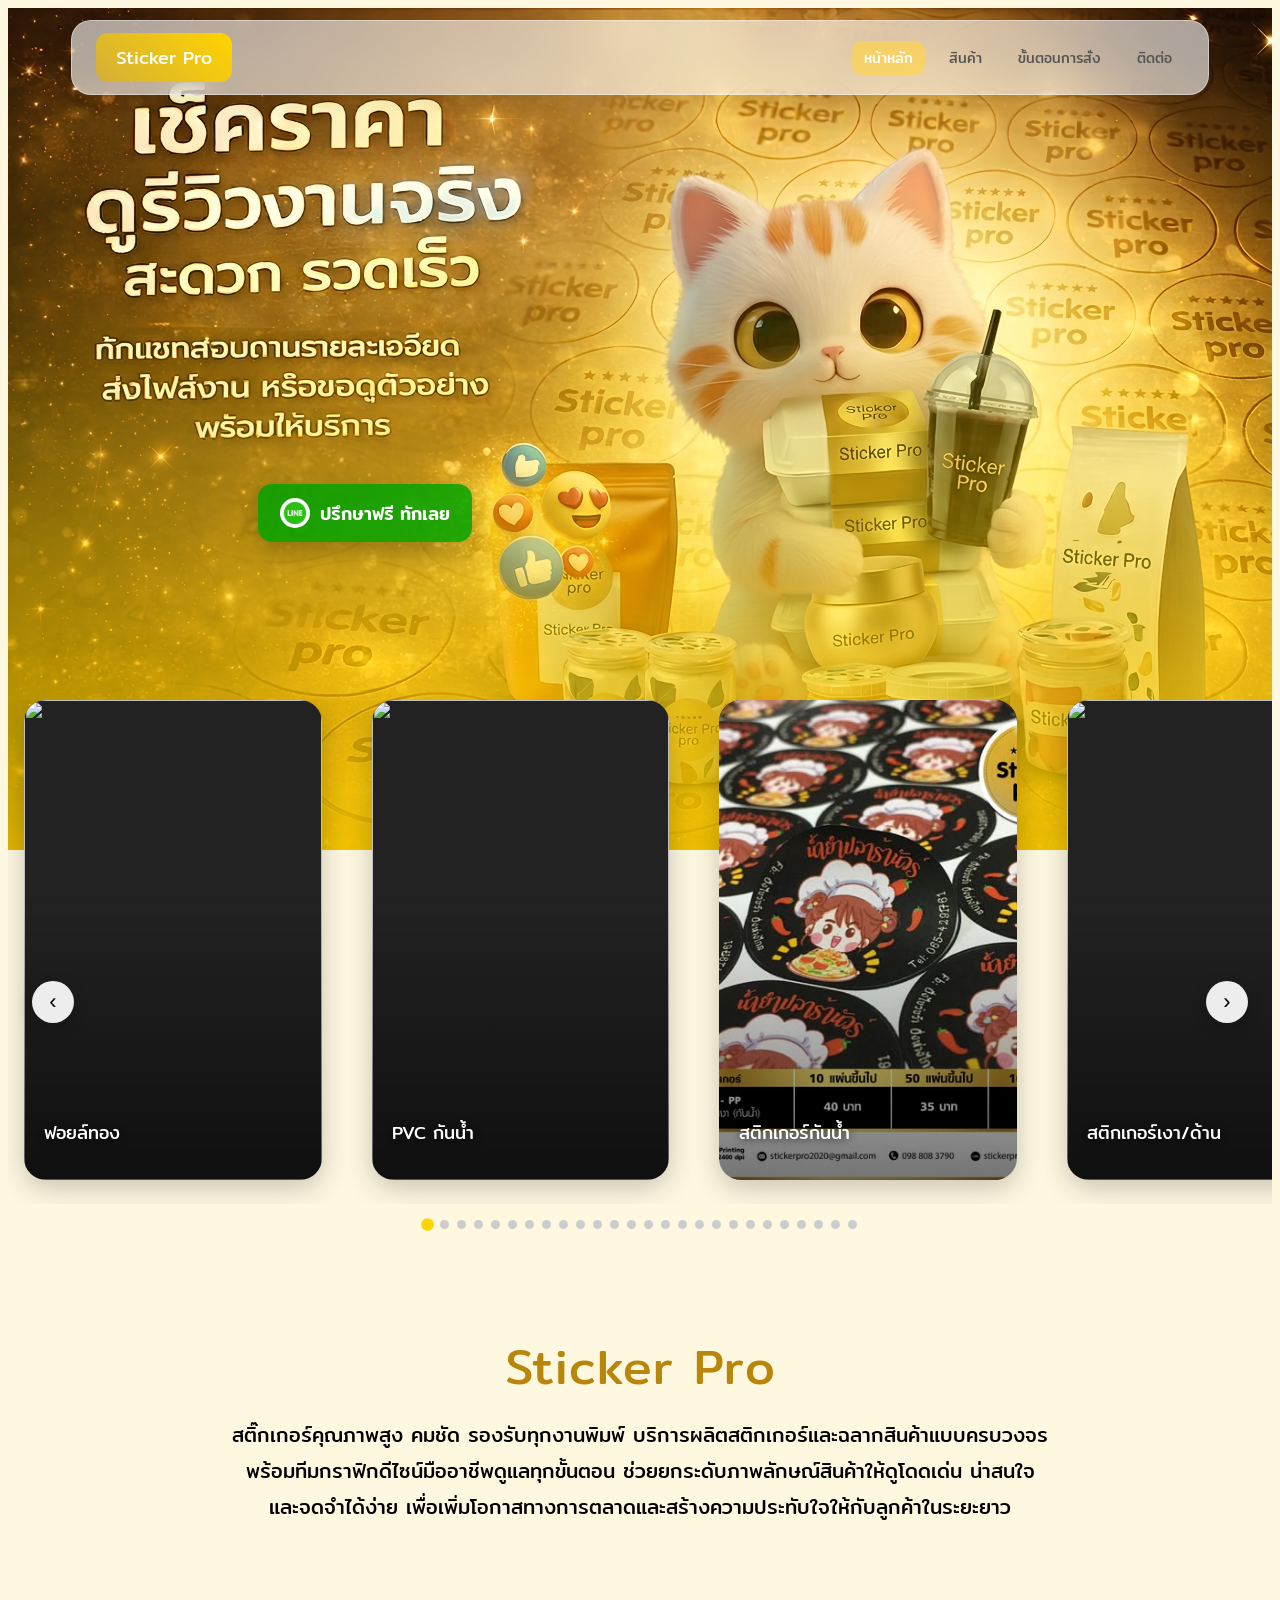
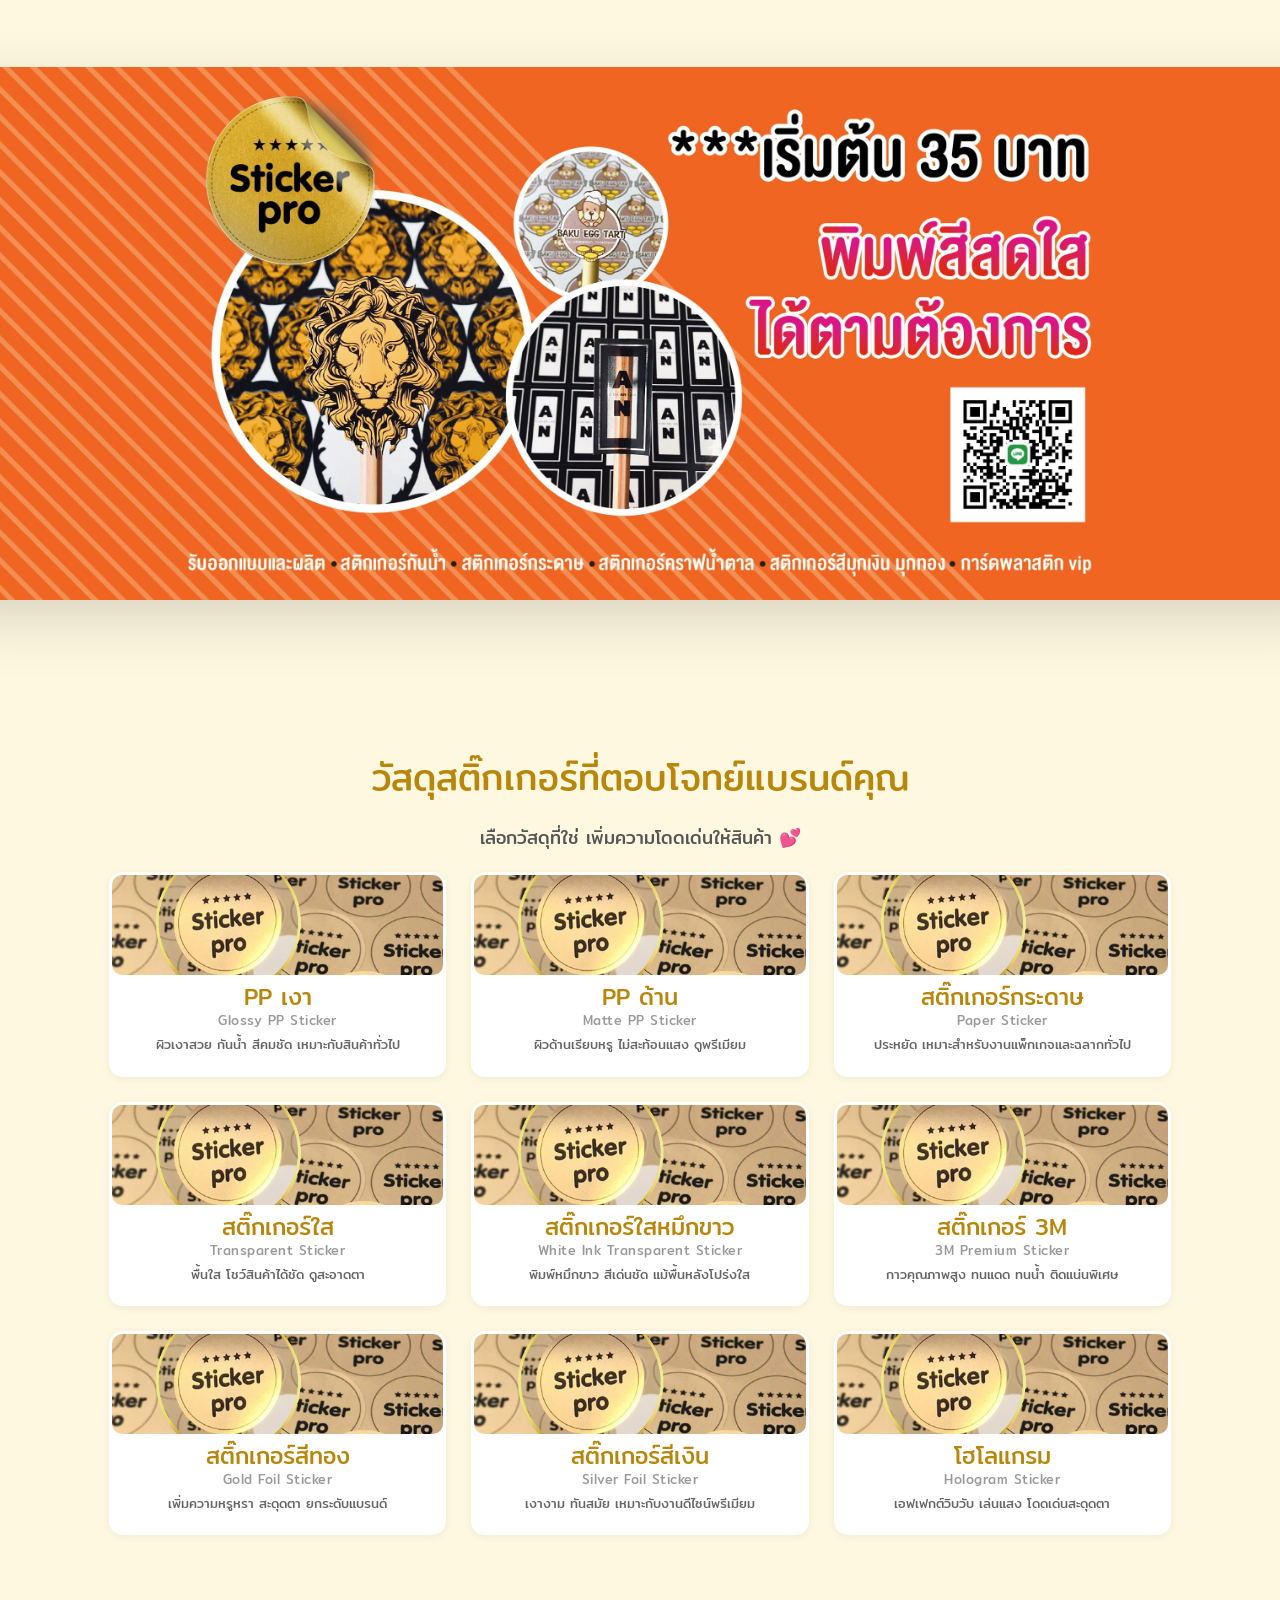
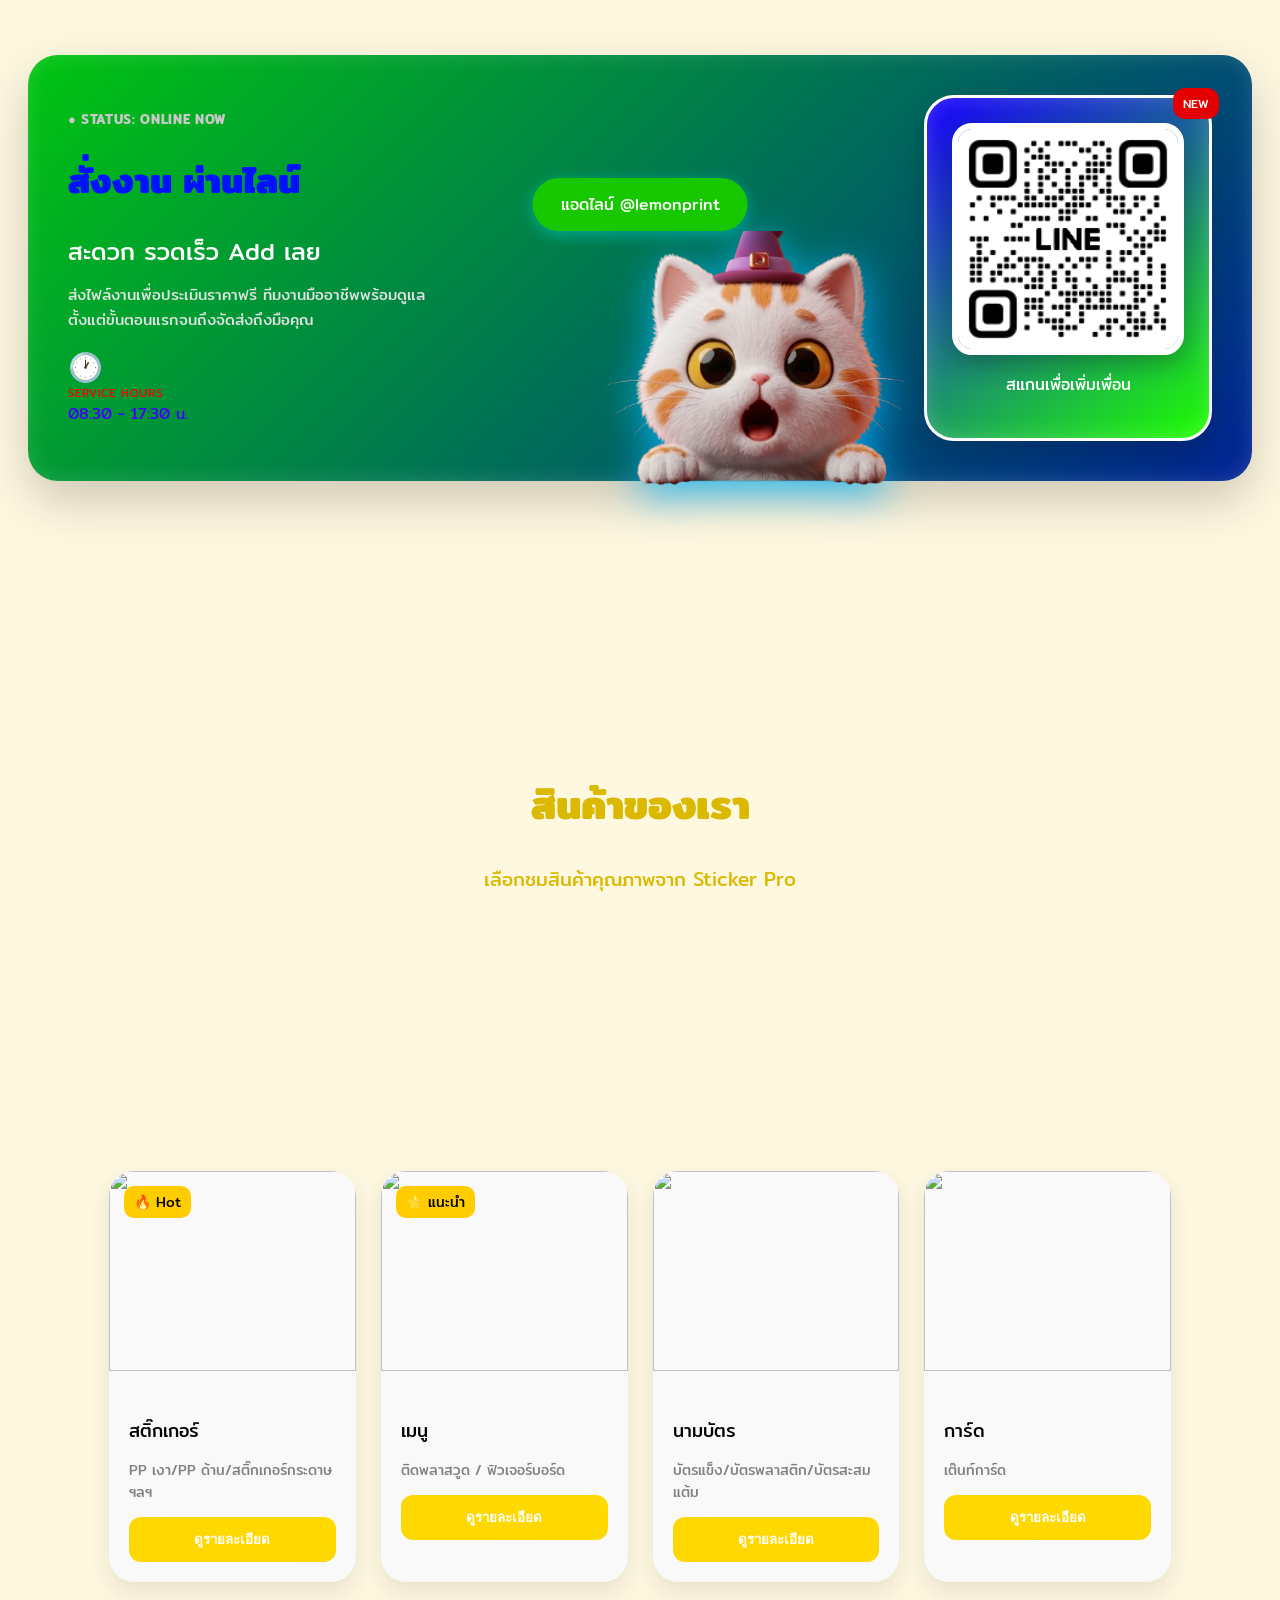
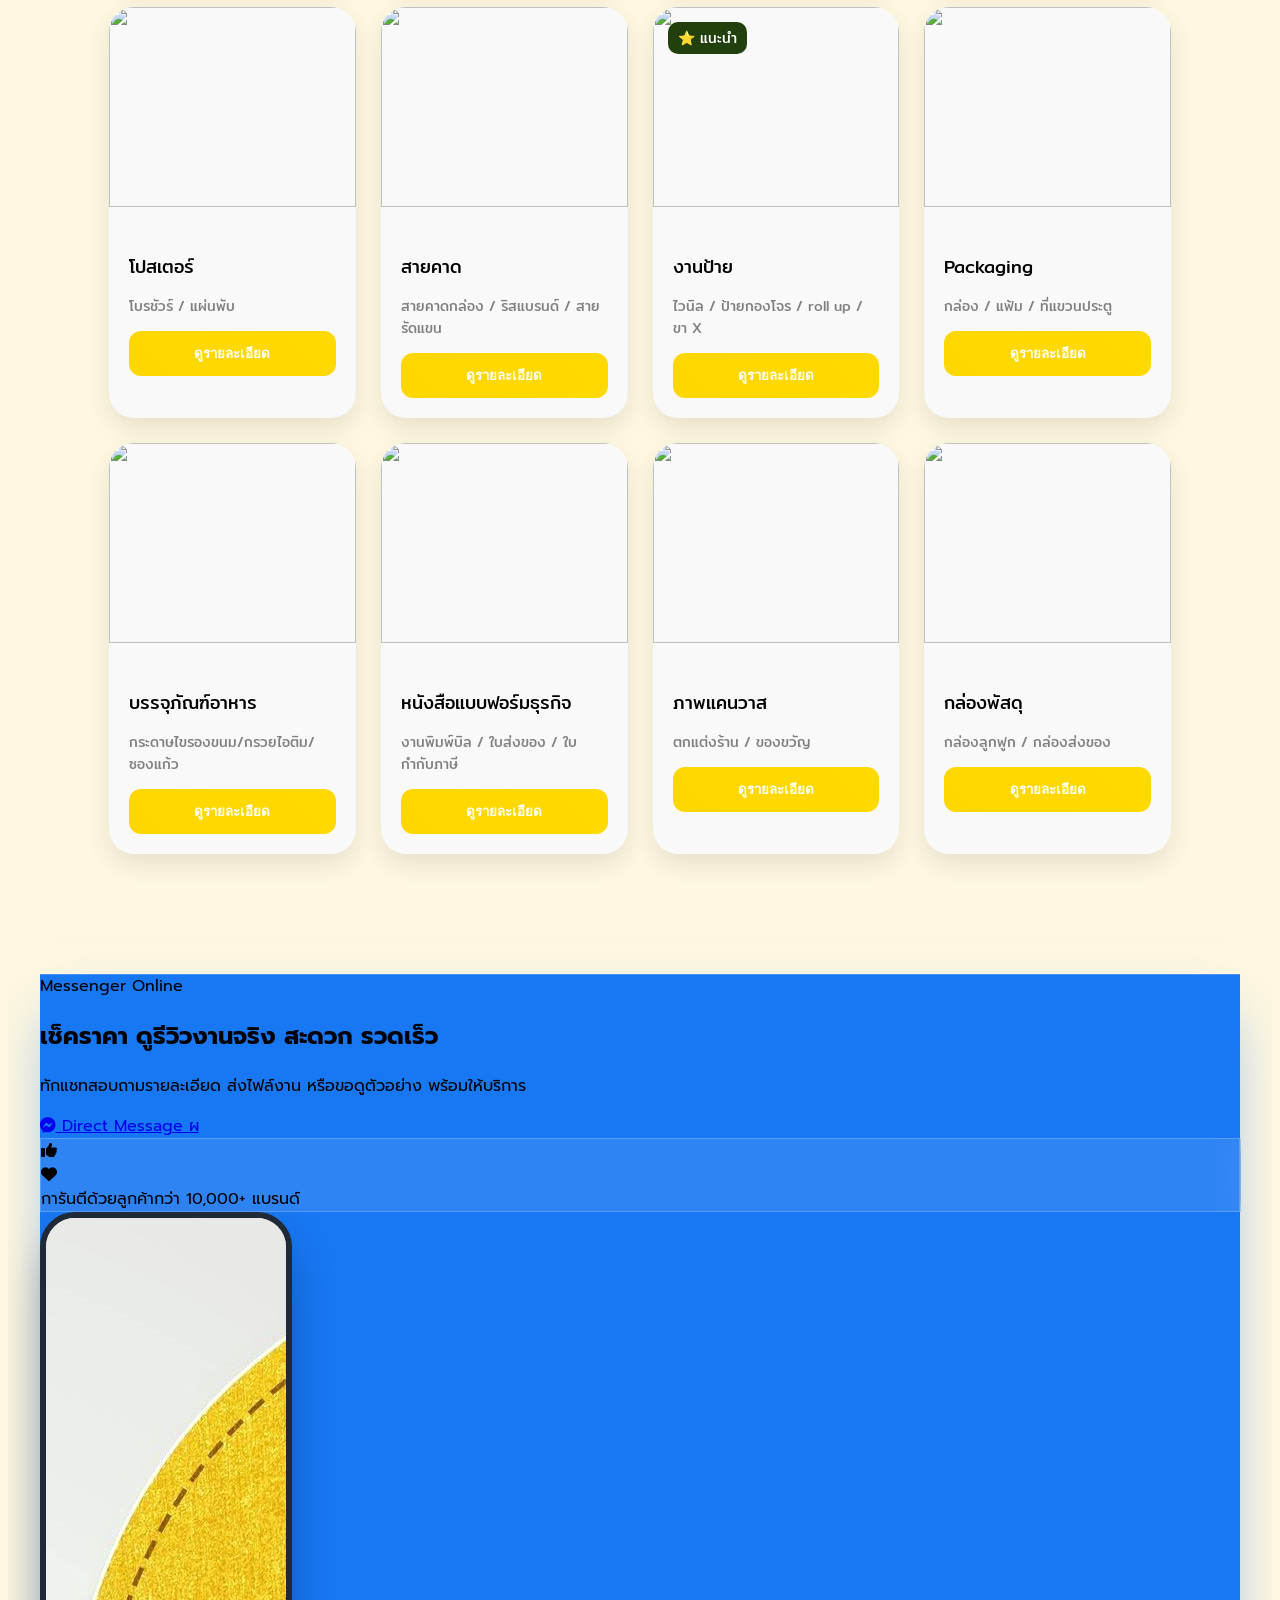
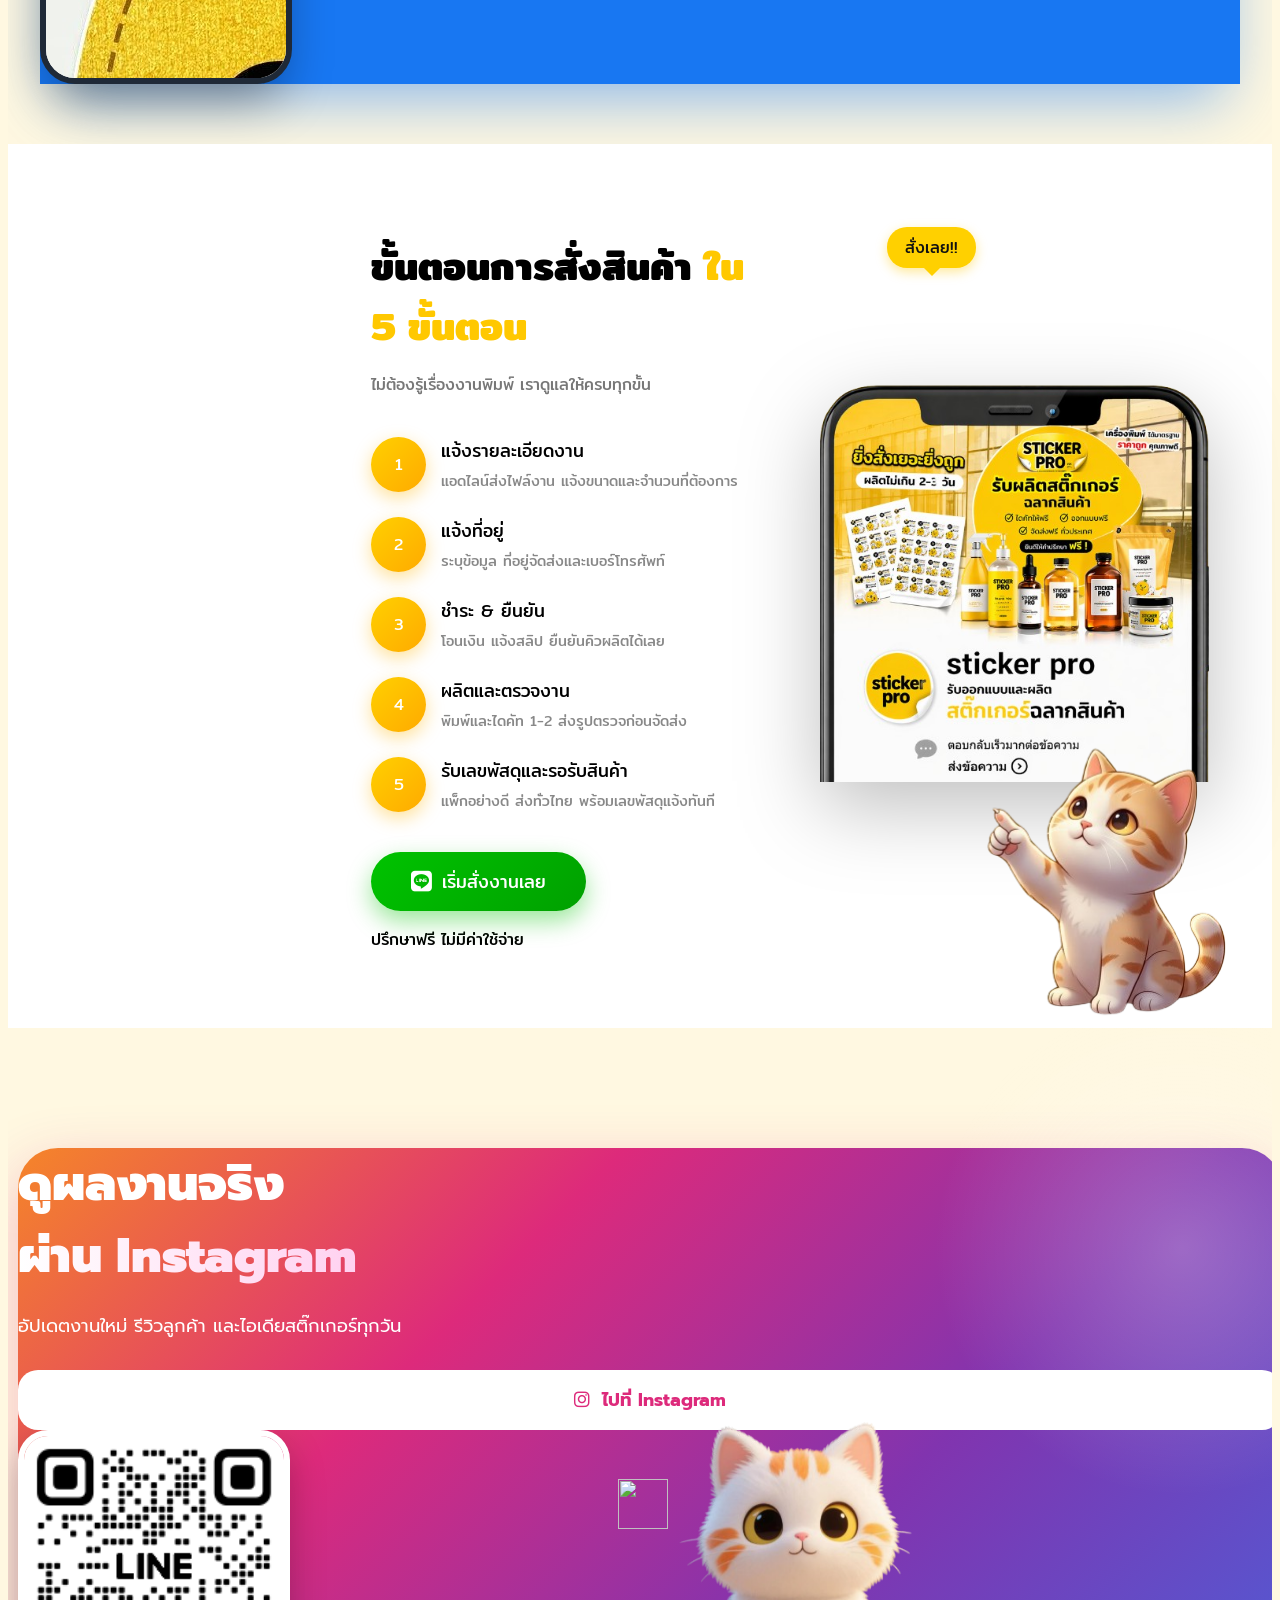
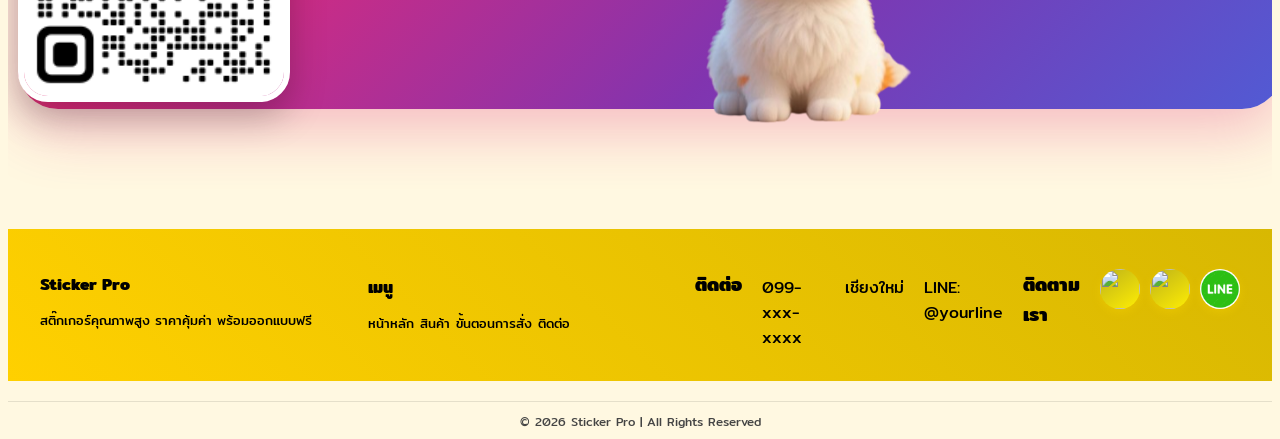
==== index.html @ 1fd4de32 "Add files via upload" ====
<!DOCTYPE html>
<html lang="th">
<head>
  <meta charset="UTF-8">
  <meta name="viewport" content="width=device-width, initial-scale=1.0">
  <title>Sticker Pro</title>
  <link rel="stylesheet" href="style.css">
  <link href="https://fonts.googleapis.com/css2?family=Mitr:wght@300;400;500&display=swap" rel="stylesheet">
  <link rel="stylesheet" href="https://cdnjs.cloudflare.com/ajax/libs/font-awesome/6.4.0/css/all.min.css">
  <link href="https://fonts.googleapis.com/css2?family=Prompt:wght@300;400;500;600;700;800&display=swap" rel="stylesheet">
  <script src="https://cdn.tailwindcss.com"></script>
  <script>
    tailwind.config = {
      corePlugins: { preflight: false },
      theme: {
        extend: {
          fontFamily: { sans: ['Prompt', 'sans-serif'] },
          colors: { fb: { 400: '#1877F2', 500: '#166FE5', 600: '#0E52B5' } },
          animation: {
            'float': 'float 6s ease-in-out infinite',
            'float-delayed': 'float 6s ease-in-out 3s infinite',
            'pulse-glow': 'pulse-glow 3s cubic-bezier(0.4, 0, 0.6, 1) infinite',
          },
          keyframes: {
            float: { '0%, 100%': { transform: 'translateY(0)' }, '50%': { transform: 'translateY(-20px)' } },
            'pulse-glow': { '0%, 100%': { opacity: 1, transform: 'scale(1)' }, '50%': { opacity: .8, transform: 'scale(1.05)' } }
          }
        }
      }
    }
  </script>
</head>

<body>

<!-- ===== NAVBAR ===== -->
<div class="navbar">
  <div class="logo">Sticker Pro</div>
  <div class="nav-links">
    <a href="#hero" class="active">หน้าหลัก</a>
    <a href="#product">สินค้า</a>
<a href="#order-steps">ขั้นตอนการสั่ง</a>
    <a href="#footer">ติดต่อ</a>
  </div>
</div>
<section class="hero" id="hero">
  <img src="ปกกกกกกก (1).png" class="cover" alt="cover">

<div class="line-btn" onclick="addLine()">
  <img src="line.png" class="line-icon">
  ปรึกษาฟรี ทักเลย
</div>
</section>


<!-- ===== SLIDER (อยู่นอก hero) ===== -->
<div class="slider">
  <div class="slides" id="slideTrack">
    <div class="card"><img src="imge/stkgloss10.jpg"><div class="card-title">สติกเกอร์เงา/ด้าน</div></div>
    <div class="card"><img src="สินค้า2.jpg"><div class="card-title">สติกเกอร์ไดคัท</div></div>
    <div class="card"><img src="imge/stkgloss5.jpg"><div class="card-title">สติกเกอร์กันน้ำ</div></div>
    <div class="card"><img src="imge/stkgloss7.jpg"><div class="card-title">PVC กันน้ำ</div></div>
    <div class="card"><img src="imge/stkgloss6.jpg"><div class="card-title">ฟอยล์ทอง</div></div>
        <div class="card"><img src="imge/stkgloss10.jpg"><div class="card-title">สติกเกอร์เงา/ด้าน</div></div>
    <div class="card"><img src="imge/stkgloss8.jpg"><div class="card-title">สติกเกอร์ไดคัท</div></div>
    <div class="card"><img src="สินค้า3.jpg"><div class="card-title">สติกเกอร์กันน้ำ</div></div>
    <div class="card"><img src="imge/stkgloss7.jpg"><div class="card-title">PVC กันน้ำ</div></div>
    <div class="card"><img src="imge/stkgloss6.jpg"><div class="card-title">ฟอยล์ทอง</div></div>
    
    <div class="card"><img src="imge/stkgloss10.jpg"><div class="card-title">สติกเกอร์เงา/ด้าน</div></div>
    <div class="card"><img src="สินค้า2.jpg"><div class="card-title">สติกเกอร์ไดคัท</div></div>
    <div class="card"><img src="imge/stkgloss5.jpg"><div class="card-title">สติกเกอร์กันน้ำ</div></div>
    <div class="card"><img src="imge/stkgloss7.jpg"><div class="card-title">PVC กันน้ำ</div></div>
    <div class="card"><img src="imge/stkgloss6.jpg"><div class="card-title">ฟอยล์ทอง</div></div>
        <div class="card"><img src="imge/stkgloss10.jpg"><div class="card-title">สติกเกอร์เงา/ด้าน</div></div>
    <div class="card"><img src="imge/stkgloss8.jpg"><div class="card-title">สติกเกอร์ไดคัท</div></div>
    <div class="card"><img src="สินค้า3.jpg"><div class="card-title">สติกเกอร์กันน้ำ</div></div>
    <div class="card"><img src="imge/stkgloss7.jpg"><div class="card-title">PVC กันน้ำ</div></div>
    <div class="card"><img src="imge/stkgloss6.jpg"><div class="card-title">ฟอยล์ทอง</div></div>
  </div>
</div>
<!-- ===== INFO SECTION ===== -->
<section class="info-section">
  <div class="info-text">
    <h2>Sticker Pro</h2>
    <p>สติ๊กเกอร์คุณภาพสูง คมชัด รองรับทุกงานพิมพ์ บริการผลิตสติกเกอร์และฉลากสินค้าแบบครบวงจร</p>
    <p> พร้อมทีมกราฟิกดีไซน์มืออาชีพดูแลทุกขั้นตอน ช่วยยกระดับภาพลักษณ์สินค้าให้ดูโดดเด่น น่าสนใจ  </p>
    <p>และจดจำได้ง่าย เพื่อเพิ่มโอกาสทางการตลาดและสร้างความประทับใจให้กับลูกค้าในระยะยาว</p>
  </div>
</section>
<section class="info-section">

  <img src="งาน1.jpg" class="info-image">

</section>

<!-- ===== STICKER MATERIAL SECTION ===== -->
<section class="sticker-section">
  <h2>วัสดุสติ๊กเกอร์ที่ตอบโจทย์แบรนด์คุณ</h2>
  <p class="subtitle">เลือกวัสดุที่ใช่ เพิ่มความโดดเด่นให้สินค้า 💕</p>

  <div class="sticker-grid">
    <div class="sticker-card"><img src="แถบ1-01.jpg"><h3>PP เงา</h3><p>Glossy PP Sticker</p><p>ผิวเงาสวย กันน้ำ สีคมชัด เหมาะกับสินค้าทั่วไป</p></div>
    <div class="sticker-card"><img src="แถบ1-01.jpg"><h3>PP ด้าน</h3><p>Matte PP Sticker</p><p>ผิวด้านเรียบหรู ไม่สะท้อนแสง ดูพรีเมียม</p></div>
    <div class="sticker-card"><img src="แถบ1-01.jpg"><h3>สติ๊กเกอร์กระดาษ</h3><p>Paper Sticker</p><p>ประหยัด เหมาะสำหรับงานแพ็กเกจและฉลากทั่วไป</p></div>
    <div class="sticker-card"><img src="แถบ1-01.jpg"><h3>สติ๊กเกอร์ใส</h3><p>Transparent Sticker</p><p>พื้นใส โชว์สินค้าได้ชัด ดูสะอาดตา</p></div>
    <div class="sticker-card"><img src="แถบ1-01.jpg"><h3>สติ๊กเกอร์ใสหมึกขาว</h3><p>White Ink Transparent Sticker</p><p>พิมพ์หมึกขาว สีเด่นชัด แม้พื้นหลังโปร่งใส</p></div>
    <div class="sticker-card"><img src="แถบ1-01.jpg"><h3>สติ๊กเกอร์ 3M</h3><p>3M Premium Sticker</p><p>กาวคุณภาพสูง ทนแดด ทนน้ำ ติดแน่นพิเศษ</p></div>
    <div class="sticker-card"><img src="แถบ1-01.jpg"><h3>สติ๊กเกอร์สีทอง</h3><p>Gold Foil Sticker</p><p>เพิ่มความหรูหรา สะดุดตา ยกระดับแบรนด์</p></div>
    <div class="sticker-card"><img src="แถบ1-01.jpg"><h3>สติ๊กเกอร์สีเงิน</h3><p>Silver Foil Sticker</p><p>เงางาม ทันสมัย เหมาะกับงานดีไซน์พรีเมียม</p></div>
    <div class="sticker-card"><img src="แถบ1-01.jpg"><h3>โฮโลแกรม</h3><p>Hologram Sticker</p><p>เอฟเฟกต์วิบวับ เล่นแสง โดดเด่นสะดุดตา</p></div>
  </div>
</section>
<!-- ===== LINE SECTION ===== -->
<div class="line-section">
  <div class="line-box">
    <img src="แมวเกาะ.png" class="line-cat">
    <div class="line-text">
      <p class="status">● STATUS: ONLINE NOW</p>
      <h1>สั่งงาน ผ่านไลน์</h1>
      <p class="line-tagline">สะดวก รวดเร็ว Add เลย</p>
      <p class="line-desc">ส่งไฟล์งานเพื่อประเมินราคาฟรี ทีมงานมืออาชีพพร้อมดูแล<br>ตั้งแต่ขั้นตอนแรกจนถึงจัดส่งถึงมือคุณ</p>
      <div class="line-row">
<a href="https://line.me/ti/p/@lemonprint" class="line-btn-cat">
  แอดไลน์ @lemonprint
</a>
        <div class="service-hours">
          <span class="clock-icon">🕐</span>
          <div>
            <span class="hours-label">SERVICE HOURS</span>
            <span class="hours-time">08:30 - 17:30 น.</span>
          </div>
        </div>
      </div>
    </div>
    <div class="line-qr">
      <div class="qr-card">
        <span class="new-badge">NEW</span>
        <img src="QRline.png" alt="QR Code LINE">
        <p>สแกนเพื่อเพิ่มเพื่อน</p>
      </div>
    </div>
  </div>
</div>


<!-- ===== VIDEO SECTION ===== -->
<div class="video-section">
  <div class="video-container">
    <video autoplay muted loop id="myVideo">
      <source src="Box_01_converted.mp4" type="video/mp4">
    </video>
    <div class="video-overlay">
      <h2>สินค้าของเรา</h2>
      <p>เลือกชมสินค้าคุณภาพจาก Sticker Pro</p>
    </div>
  </div>
</div>

<!-- ===== PRODUCT SECTION ===== -->
<section class="product-section" id="product">
  <div class="product-card"><span class="badge yellow">🔥 Hot</span><img src="imge/stkgloss6.jpg"><div class="content"><h3>สติ๊กเกอร์</h3><p>PP เงา/PP ด้าน/สติ๊กเกอร์กระดาษ ฯลฯ</p><button class="btn choose" onclick="goPage('stickers.html')">ดูรายละเอียด</button></div></div>
  <div class="product-card"><span class="badge yellow">⭐ แนะนำ</span><img src="imge/menu a4-01.png"><div class="content"><h3>เมนู</h3><p>ติดพลาสวูด / ฟิวเจอร์บอร์ด</p><button class="btn choose" onclick="goPage('menu.html')">ดูรายละเอียด</button></div></div>
  <div class="product-card"><img src="imge/บัตรพลาสติก-01.png"><div class="content"><h3>นามบัตร</h3><p>บัตรแข็ง/บัตรพลาสติก/บัตรสะสมแต้ม</p><button class="btn choose" onclick="goPage('business-card.html')">ดูรายละเอียด</button></div></div>
  <div class="product-card"><img src="imge/การ์ดแต่ง-01-01.png"><div class="content"><h3>การ์ด</h3><p>เต๊นท์การ์ด</p><button class="btn choose" onclick="goPage('card.html')">ดูรายละเอียด</button></div></div>
  <div class="product-card"><img src="imge/Brochure-01.png"><div class="content"><h3>โปสเตอร์</h3><p>โบรชัวร์ / แผ่นพับ</p><button class="btn choose" onclick="goPage('poster.html')">ดูรายละเอียด</button></div></div>
  <div class="product-card"><img src="imge/Wristband-สายรัดข้อมือ-1.jpg"><div class="content"><h3>สายคาด</h3><p>สายคาดกล่อง / ริสแบรนด์ / สายรัดแขน</p><button class="btn choose" onclick="goPage('band.html')">ดูรายละเอียด</button></div></div>
  <div class="product-card"><span class="badge green">⭐ แนะนำ</span><img src="imge/ป้าย.jpg"><div class="content"><h3>งานป้าย</h3><p>ไวนิล / ป้ายกองโจร / roll up / ขา X</p><button class="btn choose" onclick="goPage('sign.html')">ดูรายละเอียด</button></div></div>
  <div class="product-card"><img src="imge/กล่อง.jpg"><div class="content"><h3>Packaging</h3><p>กล่อง / แฟ้ม / ที่แขวนประตู</p><button class="btn choose" onclick="goPage('packaging.html')">ดูรายละเอียด</button></div></div>
  <div class="product-card"><img src="imge/กรวยไอศกรีม-01.png"><div class="content"><h3>บรรจุภัณฑ์อาหาร</h3><p>กระดาษไขรองขนม/กรวยไอติม/ซองแก้ว</p><button class="btn choose" onclick="goPage('food.html')">ดูรายละเอียด</button></div></div>
  <div class="product-card"><img src="imge/แฟ้ม-01.png"><div class="content"><h3>หนังสือแบบฟอร์มธุรกิจ</h3><p>งานพิมพ์บิล / ใบส่งของ / ใบกำกับภาษี</p><button class="btn choose" onclick="goPage('document.html')">ดูรายละเอียด</button></div></div>
  <div class="product-card"><img src="imge/stkgloss11.jpg"><div class="content"><h3>ภาพแคนวาส</h3><p>ตกแต่งร้าน / ของขวัญ</p><button class="btn choose" onclick="goPage('canvas.html')">ดูรายละเอียด</button></div></div>
  <div class="product-card"><img src="imge/กล่องพัสดุ.jpg"><div class="content"><h3>กล่องพัสดุ</h3><p>กล่องลูกฟูก / กล่องส่งของ</p><button class="btn choose" onclick="goPage('box.html')">ดูรายละเอียด</button></div></div>
</section>




<div class="fb-banner-wrapper">
    <div class="fb-banner-container">
        
        <!-- Main Banner Card (Panorama 32:10 Aspect Ratio on Large Desktop) -->
        <div class="fb-card-v2 rounded-[2.5rem] relative overflow-hidden group w-full lg:aspect-[32/10] flex items-center min-h-[450px]">
            
            <!-- Abstract Background Elements -->
            <div class="absolute top-0 right-0 w-[800px] h-[800px] bg-white opacity-5 rounded-full blur-[100px] -translate-y-1/2 translate-x-1/3 pointer-events-none"></div>
            <div class="absolute bottom-0 left-0 w-[600px] h-[600px] bg-blue-400 opacity-10 rounded-full blur-[100px] translate-y-1/2 -translate-x-1/3 pointer-events-none"></div>

            <div class="relative z-10 w-full h-full flex flex-col lg:flex-row items-center justify-between p-8 lg:px-24 lg:py-10 gap-10">
                
                <!-- Left: Text Content -->
                <div class="flex-1 text-center lg:text-left text-white max-w-3xl z-20">
                    <div class="inline-flex items-center gap-2 bg-white/10 backdrop-blur-md border border-white/20 rounded-full px-4 py-1.5 mb-6 shadow-sm animate-pulse-glow">
                        <span class="w-2.5 h-2.5 bg-blue-300 rounded-full shadow-[0_0_10px_#93c5fd]"></span>
                        <span class="text-xs font-bold uppercase tracking-widest text-white">Messenger Online</span>
                    </div>
                    
                    <h2 class="text-4xl md:text-5xl lg:text-6xl font-black leading-tight mb-6 tracking-tight text-white drop-shadow-md">
                       เช็คราคา <span class="relative inline-block text-transparent bg-clip-text bg-gradient-to-r from-blue-100 to-white">ดูรีวิวงานจริง</span>
                        <span class="text-white lg:ml-2">สะดวก รวดเร็ว</span>
                    </h2>
                    
                    <p class="text-blue-50 text-lg md:text-xl font-light mb-8 leading-relaxed max-w-xl mx-auto lg:mx-0">
                        ทักแชทสอบถามรายละเอียด ส่งไฟล์งาน หรือขอดูตัวอย่าง พร้อมให้บริการ
                    </p> 

                    <div class="flex flex-col sm:flex-row gap-4 justify-center lg:justify-start">
<div class="relative inline-block">
    <a href="https://www.facebook.com/stickerpro2020/" target="_blank" 
       class="messenger-btn flex items-center justify-center gap-3 bg-white text-fb-600 px-8 py-4 rounded-2xl font-bold text-lg shadow-[0_10px_20px_-5px_rgba(0,0,0,0.2)] transition-all duration-300 relative overflow-hidden"
       rel="noopener">

<i class="fa-brands fa-facebook-messenger text-2xl"></i>
<span>Direct Message</span>

<div class="emoji-float e1">💙</div>
<div class="emoji-float e2">👍</div>ผ
<div class="emoji-float e3">✨</div>
<div class="emoji-float e4">😘</div>
<div class="emoji-float e5">❤️</div>
<div class="emoji-float e6">😮</div>
    </a>
</div>
                        
                        <div class="glass-panel px-6 py-4 rounded-2xl flex items-center justify-center gap-3 text-white font-medium hover:bg-white/20 transition-colors cursor-default">
                            <div class="flex -space-x-2">
                                <div class="w-6 h-6 rounded-full bg-blue-100 border-2 border-white flex items-center justify-center text-[10px] text-blue-600"><i class="fa-solid fa-thumbs-up"></i></div>
                                <div class="w-6 h-6 rounded-full bg-red-100 border-2 border-white flex items-center justify-center text-[10px] text-red-500"><i class="fa-solid fa-heart"></i></div>
                            </div>
                            <div class="text-left leading-tight">
                                <span class="block text-[10px] text-blue-100 uppercase">การันตีด้วยลูกค้ากว่า</span>
                                <span class="text-xs font-bold"> 10,000+ แบรนด์</span>
                            </div>
                        </div>
                    </div>
                </div>

                <!-- Right: Action Area (Phone Mockup) -->
                <div class="relative w-full lg:w-auto flex justify-center lg:justify-end mt-8 lg:mt-0 h-full items-center">
                    
                    <!-- Decorative Floating Icons -->
                    <div class="absolute -top-12 -left-16 text-5xl text-white/20 animate-float hidden lg:block">
                        <i class="fa-solid fa-thumbs-up"></i>
                    </div>
                    <div class="absolute bottom-0 -right-12 text-4xl text-yellow-300/30 animate-float-delayed hidden lg:block">
                        <i class="fa-solid fa-heart"></i>
                    </div>

                    <!-- Phone Mockup (Scale .9 to fit panorama height) -->
                    <div class="phone-mockup transform rotate-[-3deg] hover:rotate-0 transition-transform duration-500 z-10 origin-center lg:scale-90">
                        <div class="w-full h-full bg-white relative flex flex-col">
                            <!-- Messenger Header -->
                            <div class="px-4 py-4 flex items-center gap-3 border-b border-gray-100 shadow-sm z-10 bg-white">
<div class="w-9 h-9 rounded-full overflow-hidden shadow-md">
    <img src="pro01.jpg" 
         alt="logo" 
         class="w-full h-full object-cover">
</div>
                                <div>
                                    <div class="text-sm font-bold text-gray-900">sticker pro</div>
                                    
                                    <div class="text-[10px] text-gray-400 flex items-center gap-1"><span class="w-1.5 h-1.5 bg-green-500 rounded-full"></span> ใช้งานเมื่อสักครู่</div>
                                </div>
                                <i class="fa-solid fa-circle-info ml-auto text-fb-400 text-xl"></i>
                            </div>

                            <!-- Chat Area -->
                            <div class="flex-1 p-4 bg-white overflow-hidden flex flex-col justify-end pb-4">
                                <div class="msg-bubble-left animate-float" style="animation-delay: 0.5s">
                                    สวัสดีค่ะ สนใจสั่งทำสติ๊กเกอร์
                                </div>
                                <div class="msg-bubble-right animate-float" style="animation-delay: 1s">
                                    ยินดีให้บริการค่ะ 😊<br />ไม่ทราบว่าลูกค้ามีแบบแล้วหรือยังคะ?
                                </div>
                                <div class="msg-bubble-left animate-float" style="animation-delay: 1.5s">
                                    มีแบบแล้วค่ะ อยากทราบราคาค่า
                                </div>
                                <div class="msg-bubble-right animate-float" style="animation-delay: 2s">
                                    ได้เลยค่า รบกวนส่งไฟล์มาให้แอดมินดูนิดนึงนะคะพร้อมแจ้งรายละเอียดเพิ่มเติมนิดนึงค่า 👇

                                </div>
                                <div class="msg-bubble-left">

                                <!-- Typing dot -->
                                <div class="w-10 h-6 bg-gray-100 rounded-full ml-1 flex items-center justify-center gap-1">
                                    <div class="w-1.5 h-1.5 bg-gray-400 rounded-full animate-bounce"></div>
                                    <div class="w-1.5 h-1.5 bg-gray-400 rounded-full animate-bounce" style="animation-delay: 0.1s"></div>
                                    <div class="w-1.5 h-1.5 bg-gray-400 rounded-full animate-bounce" style="animation-delay: 0.2s"></div>
                                </div>
                            </div>
                            
                            <!-- Input Area Mockup -->
                            <div class="h-14 border-t border-gray-100 flex items-center px-4 gap-3">
                                <i class="fa-solid fa-circle-plus text-fb-400 text-2xl"></i>
                                <div class="flex-1 h-9 bg-gray-100 rounded-full flex items-center px-3 text-gray-400 text-xs">Aa</div>
                                <i class="fa-solid fa-thumbs-up text-fb-400 text-2xl"></i>
                            </div>
                        </div>
                    </div>

                </div>

            </div>
        </div>

    </div>
</div></div>
			</div>
			</div>


<section class="steps-section" id="order-steps">
  <!-- แมว -->
  <div class="steps-cat-wrap">
    <div class="steps-cat-bubble">สั่งเลย!!</div>
    <img src="แมวชี้.png" class="steps-cat" alt="cat">
  </div>

  <div class="steps-wrapper">
    <!-- LEFT: TEXT -->
     
    <div class="steps-left">
      <h2 class="steps-title">ขั้นตอนการสั่งสินค้า <span>ใน 5 ขั้นตอน</span></h2>
      <p class="steps-sub">ไม่ต้องรู้เรื่องงานพิมพ์ เราดูแลให้ครบทุกขั้น</p>

      <div class="steps-list">

        <div class="step-row">
          <div class="step-circle">1</div>
          <div>
            <h3>แจ้งรายละเอียดงาน</h3>
            <p>แอดไลน์ส่งไฟล์งาน แจ้งขนาดและจำนวนที่ต้องการ</p>
          </div>
        </div>

        <div class="step-row">
          <div class="step-circle">2</div>
          <div>
            <h3>แจ้งที่อยู่</h3>
            <p>ระบุข้อมูล ที่อยู่จัดส่งและเบอร์โทรศัพท์</p>
          </div>
        </div>

        <div class="step-row">
          <div class="step-circle">3</div>
          <div>
            <h3>ชำระ & ยืนยัน</h3>
            <p>โอนเงิน แจ้งสลิป ยืนยันคิวผลิตได้เลย</p>
          </div>
        </div>

        <div class="step-row">
          <div class="step-circle">4</div>
          <div>
            <h3>ผลิตและตรวจงาน</h3>
            <p>พิมพ์และไดคัท 1-2 ส่งรูปตรวจก่อนจัดส่ง</p>
          </div>
        </div>

        <div class="step-row">
          <div class="step-circle">5</div>
          <div>
            <h3>รับเลขพัสดุและรอรับสินค้า</h3>
            <p>แพ็กอย่างดี ส่งทั่วไทย พร้อมเลขพัสดุแจ้งทันที</p>
          </div>
        </div>

      </div>

      <a href="https://lin.ee/Po3SnHc" target="_blank" class="steps-btn">
        <i class="fa-brands fa-line"></i> เริ่มสั่งงานเลย
      </a>

      <p class="steps-note">ปรึกษาฟรี ไม่มีค่าใช้จ่าย</p>
    </div>

    <!-- RIGHT: PHONE -->
    <div class="steps-right">
      <img src="มือถือ.png" alt="phone" class="steps-phone">
    </div>

  </div>
</section>


<div class="ig-banner-wrapper">
  
  <div class="ig-banner-container">

    <div class="ig-card flex items-center justify-between p-10 flex-col lg:flex-row">
<img src="แมว.png" class="ig-cat show">

<img src="https://cdn-icons-png.flaticon.com/512/2111/2111463.png" class="ig-head">
      <!-- TEXT -->
      <div class="text-center lg:text-left max-w-2xl">
        <h2 style="font-size:48px; font-weight:900; margin-bottom:20px;">
          ดูผลงานจริง<br>
          <span style="background: linear-gradient(to right,#fff,#ffd1f0); -webkit-background-clip:text; color:transparent;">
            ผ่าน Instagram
          </span>
        </h2>

        <p style="font-size:18px; margin-bottom:30px;">
          อัปเดตงานใหม่ รีวิวลูกค้า และไอเดียสติ๊กเกอร์ทุกวัน
        </p>

        <!-- BUTTON -->
        <a href="https://instagram.com/" target="_blank" class="ig-btn">
          <i class="fa-brands fa-instagram text-2xl"></i>
          ไปที่ Instagram

          <div class="emoji-float">🔥</div>
          <div class="emoji-float">💖</div>
          <div class="emoji-float">✨</div>
        </a>
      </div>

 <div class="ig-image-wrap">
  <img src="QRline.png" class="ig-img">
</div>

    </div>

  </div>
</div>


<div class="footer" id="footer">
  <div class="footer-container">

    <!-- ฝั่งซ้าย -->
    <div class="footer-box">
      <h2>Sticker Pro</h2>
      <p>สติ๊กเกอร์คุณภาพสูง ราคาคุ้มค่า พร้อมออกแบบฟรี</p>
    </div>

    <!-- ฝั่งขวา -->
<div class="footer-box">
  <h3>เมนู</h3>
  <a href="#hero">หน้าหลัก</a>
  <a href="#product">สินค้า</a>
  <a href="#order-steps">ขั้นตอนการสั่ง</a>
  <a href="#footer">ติดต่อ</a>
</div>
      <h3 style="margin-top:10px;">ติดต่อ</h3>
      <p>099-xxx-xxxx</p>
      <p>เชียงใหม่</p>
      <p>LINE: @yourline</p>

      <h3 style="margin-top:10px;">ติดตามเรา</h3>
      <div class="social-icons">
        <a href="#"><img src="download.png"></a>
        <a href="#"><img src="imge/ig.png"></a>
        <a href="#"><img src="line.png"></a>
      </div>
    </div>

  </div>

  <div class="footer-bottom">
    © 2026 Sticker Pro | All Rights Reserved
  </div>
</div>

<script src="main.js"></script>
</body>
</html>
---- style.css ----
/* ================================================
   STICKER PRO — style.css (Complete + Responsive)
   ================================================ */

/* =============================================
   BASE
   ============================================= */
body {
  font-family: 'Mitr', sans-serif;
  background: #fff8e1;
  overflow-x: hidden;
}

/* ================================================
   NAVBAR
   ================================================ */
.navbar {
  position: fixed;
  top: 20px;
  left: 50%;
  transform: translateX(-50%);
  width: 85%;
  background: #fff;
  border-radius: 20px;
  display: flex;
  justify-content: space-between;
  padding: 10px 20px;
  align-items: center;
  z-index: 1000;
}

.logo {
  background: linear-gradient(45deg, #d4af37, #ffd400);
  color: #fff;
  padding: 10px 20px;
  border-radius: 12px;
}

.nav-links {
  display: flex;
  gap: 20px;
}

.nav-links div {
  padding: 8px 15px;
  border-radius: 10px;
  cursor: pointer;
}

.nav-links .active {
  background: gold;
  color: white;
}

/* ================================================
   HERO
   ================================================ */
.hero {
  position: relative;
  width: 100%;
  height: auto;
  overflow: visible;
}

.cover {
  position: relative;
  width: 100%;
  height: auto;
  display: block;
}

.hero::before {
  content: '';
  position: absolute;
  inset: 0;
  background: linear-gradient(
    to top,
    rgba(255, 210, 0, 0.85) 0%,
    rgba(255, 220, 0, 0.45) 35%,
    rgba(255, 230, 0, 0.15) 65%,
    transparent 100%
  );
  z-index: 1;
}

.hero-text {
  position: absolute;
  top: 0;
  left: 0;
  bottom: 0;
  z-index: 2;
  display: flex;
  flex-direction: column;
  align-items: flex-start;
  justify-content: center;
  text-align: left;
  padding: 80px 60px 140px;
  max-width: 1400px;
}

.hero-text h1 {
  font-size: 48px;
  font-weight: 400;
  color: #000;
  line-height: 1.3;
}

.hero-text h1 span { color: white; }

.hero-text p {
  margin-top: 15px;
  font-size: 18px;
  color: #222;
  line-height: 1.6;
  max-width: 1400px;
}

.hero-btn {
  display: inline-block;
  margin-top: 25px;
  background: #fbff00;
  color: rgb(0, 0, 0);
  padding: 12px 22px;
  border-radius: 12px;
  font-weight: 500;
  text-decoration: none;
  transition: 0.3s;
}

.hero-btn:hover {
  background: #88ff00;
  transform: translateY(-2px);
}

.hero-person {
  position: absolute;
  right: 2%;
  bottom: 80px;
  height: 85%;
  z-index: 2;
  object-fit: contain;
}

/* ================================================
   LINE BUTTON (Hero)
   ================================================ */
.line-btn {
  position: absolute;
  top: 60%;
  left: 250px;
  transform: translateY(-50%);
  background: rgba(1, 163, 1, 0.85);
  backdrop-filter: blur(500px);
  color: white;
  padding: 14px 22px;
  border-radius: 14px;
  font-size: 18px;
  font-weight: 500;
  cursor: pointer;
  z-index: 3;
  box-shadow: 0 10px 25px rgba(0,0,0,0.25);
  transition: 0.3s;
  animation: bounceBtn 1.5s infinite;
  display: flex;
  align-items: center;
  gap: 10px;
}

.line-btn:hover {
  background: #000000;
  transform: translateY(-50%) scale(1.05);
}

.line-icon {
  width: 24px;
  height: 24px;
  border-radius: 50%;
  background: white;
  padding: 3px;
}

@keyframes bounceBtn {
  0%, 100% { transform: translateY(-50%) scale(1) rotate(0deg); }
  25%       { transform: translateY(-60%) scale(1.08) rotate(-2deg); }
  50%       { transform: translateY(-55%) scale(1.05) rotate(2deg); }
  75%       { transform: translateY(-60%) scale(1.08) rotate(-1deg); }
}

/* ================================================
   SLIDER
   ================================================ */
.slider {
  position: relative;
  z-index: 3;
  margin-top: -150px;
  width: 100%;
  padding: 0 16px 24px;
  box-sizing: border-box;
  overflow: hidden;
}

.slides-viewport {
  overflow: hidden;
  width: 100%;
}

.slides {
  display: flex;
  gap: 50px;
  transition: transform 0.65s cubic-bezier(0.4, 0, 0.2, 1);
  will-change: transform;
}

.card {
  flex: 0 0 calc((100% - 42px) / 4);
  height: 480px;
  border-radius: 22px;
  overflow: hidden;
  position: relative;
  cursor: pointer;
  background: #222;
  box-shadow: 0 8px 28px rgba(0,0,0,0.22);
  transition: box-shadow 0.3s, transform 0.3s;
}

.card:hover {
  box-shadow: 0 14px 36px rgba(0,0,0,0.32);
  transform: translateY(-12px);
}

.card img {
  width: 100%;
  height: 100%;
  object-fit: cover;
  display: block;
  transition: transform 0.5s;
}

.card:hover img { transform: scale(1.06); }

.card::after {
  content: "";
  position: absolute;
  inset: 0;
  background: linear-gradient(to top, rgba(0,0,0,0.55) 0%, transparent 60%);
  pointer-events: none;
  border-radius: 22px;
}

.card-title {
  position: absolute;
  bottom: 20px;
  left: 20px;
  color: #fff;
  font-size: 18px;
  font-weight: 400;
  z-index: 2;
  text-shadow: 0 1px 8px rgba(0,0,0,0.8);
  line-height: 3;
  transform: translateZ(0);
  -webkit-font-smoothing: antialiased;
  backface-visibility: hidden;
}

.card-title small {
  display: block;
  font-size: 13px;
  font-weight: 400;
  opacity: 0.85;
}

.slider-btn {
  position: absolute;
  top: 60%;
  transform: translateY(-50%);
  z-index: 10;
  background: rgba(255,255,255,0.92);
  border: none;
  width: 42px;
  height: 42px;
  border-radius: 50%;
  font-size: 22px;
  cursor: pointer;
  box-shadow: 0 4px 16px rgba(0,0,0,0.2);
  transition: background 0.2s, transform 0.2s;
  display: flex;
  align-items: center;
  justify-content: center;
  line-height: 1;
}

.slider-btn:hover {
  background: #fff;
  transform: translateY(-50%) scale(1.12);
}

.slider-btn.prev { left: 24px; }
.slider-btn.next { right: 24px; }

.slider-dots {
  display: flex;
  justify-content: center;
  gap: 8px;
  margin-top: 16px;
}

.dot {
  width: 9px;
  height: 9px;
  border-radius: 50%;
  background: #ccc;
  cursor: pointer;
  transition: background 0.3s, transform 0.3s;
}

.dot.active {
  background: #ffd400;
  transform: scale(1.4);
}

/* ================================================
   INFO SECTION
   ================================================ */
.info-section {
  display: flex;
  flex-direction: column;
  align-items: center;
  justify-content: center;
  position: relative;
  text-align: center;
  padding: 60px 20px;
  margin: 0;
  gap: 60px;
}

.info-text {
  text-align: center;
  max-width: 1400px;
  margin: auto;
  opacity: 0;
  transform: translateY(80px) scale(0.8);
}

.info-text.show {
  opacity: 1;
  animation: slideIn 0.8s ease forwards, floatBounce 2s ease-in-out infinite 0.8s;
}

.info-text h2 {
  font-size: 48px;
  color: #b8860b;
  margin-bottom: 15px;
  font-weight: 400;
  letter-spacing: 1px;
}

.info-text p  { font-size: 20px; margin: 5px 0; }
.info-text ul { list-style: none; margin: 5px 0; padding: 0; }
.info-text li { font-size: 18px; margin: 5px 0; }

.info-image {
  width: 1400px;
  height: auto;
  object-fit: cover;
  border-radius: 20px;
  margin-top: 20px;
  box-shadow: 0 20px 60px rgba(0,0,0,0.15);
  opacity: 0;
  transform: translateY(80px) scale(0.8);
}

.info-image.show {
  opacity: 1;
  animation: slideIn 1.8s ease-out forwards, floatBounce 2.2s ease-in-out infinite 1.8s;
}

.person-image {
  width: 340px;
  position: absolute;
  left: 5%;
  bottom: -40px;
  z-index: 10;
  opacity: 0;
  transform: translateY(80px) scale(0.8);
}

.person-image.show {
  opacity: 1;
  animation: slideIn 1s ease-out forwards;
}

.person-image.show.bounce {
  animation: floatBounce 2s ease-in-out infinite;
}

/* ================================================
   STICKER SECTION
   ================================================ */
.sticker-section {
  padding: 60px 8%;
  text-align: center;
}

.sticker-section h2 {
  font-size: 36px;
  color: #b8860b;
  margin-bottom: 10px;
  font-weight: 400;
}

.subtitle {
  font-size: 18px;
  margin-bottom: 20px;
  color: #555;
}

.sticker-grid {
  display: grid;
  grid-template-columns: repeat(3, 1fr);
  gap: 25px;
}

.sticker-card {
  background: #fff;
  border-radius: 14px;
  padding: 3px;
  box-shadow: 0 2px 8px rgba(0,0,0,0.06);
  text-align: center;
  cursor: pointer;
  opacity: 0;
  transform: translateX(-120px);
  transition: all 1.6s cubic-bezier(0.22, 1, 0.36, 1);
}

.sticker-card.show {
  opacity: 1;
  transform: translateX(0);
}

.sticker-card:hover {
  transform: translateY(-8px) scale(1.02);
  box-shadow: 0 6px 15px rgba(0,0,0,0.1);
}

.sticker-card:active { border: 2px solid #ffd400; }

.sticker-card img {
  width: 100%;
  height: 100px;
  object-fit: cover;
  border-radius: 10px;
}

.sticker-card h3 {
  margin-top: -3px;
  margin-bottom: 0;
  font-size: 23px;
  color: #b8860b;
  font-weight: 400;
}

.sticker-card p {
  font-size: 13px;
  color: #666;
  margin: 0;
  line-height: 1.4;
}

.sticker-card p:nth-of-type(1) {
  margin-top: -4px;
  margin-bottom: 6px;
  color: #999;
  letter-spacing: 0.5px;
}

.sticker-card p:nth-of-type(2) {
  margin-top: 0;
  margin-bottom: 20px;
}

/* ================================================
   VIDEO SECTION
   ================================================ */
.video-section { padding: 60px 8px; }

.video-container {
  position: relative;
  width: 100%;
  max-width: 1500px;
  height: 50vh;
  margin: 0 auto;
  overflow: hidden;
  border-radius: 50px;
}

#myVideo {
  width: 100%;
  height: 100%;
  object-fit: cover;
}

.video-overlay {
  position: absolute;
  top: 0; left: 0;
  width: 100%; height: 100%;
  display: flex;
  flex-direction: column;
  justify-content: center;
  align-items: center;
  text-align: center;
  color: rgb(218, 185, 0);
}

.video-overlay h2 { font-size: 2.5rem; margin-bottom: 0.5rem; }
.video-overlay p  { font-size: 1.2rem; }

/* ================================================
   PRODUCT SECTION
   ================================================ */
.product-section {
  display: grid;
  grid-template-columns: repeat(4, 1fr);
  gap: 25px;
  padding: 60px 8%;
}

.product-card {
  width: 100%;
  border-radius: 25px;
  overflow: hidden;
  background: #f9f9f9;
  box-shadow: 0 10px 25px rgba(0,0,0,0.1);
  position: relative;
  transition: 0.3s;
}

.product-card:hover {
  transform: translateY(-10px) scale(1.03);
  box-shadow: 0 12px 30px rgba(0,0,0,0.15);
}

.product-card img {
  width: 100%;
  height: 200px;
  object-fit: cover;
}

.product-card .content { padding: 20px; }
.product-card h3 { font-size: 18px; margin-bottom: 5px; font-weight: 400; }
.product-card p  { font-size: 14px; color: #808080; }
.product-card h2 { margin: 10px 0; font-size: 26px; }
.product-card span { font-size: 14px; color: #ffffff; }

.badge {
  position: absolute;
  top: 15px; left: 15px;
  padding: 5px 10px;
  border-radius: 10px;
  font-size: 12px;
  color: white;
  animation: bounceBadge 1.2s infinite;
}

.badge.yellow { background: #ffcc00; color: #000; }
.badge.blue   { background: #5cd324; }
.badge.green  { background: #21400e; }

@keyframes bounceBadge {
  0%, 100% { transform: scale(1); }
  50%       { transform: scale(1.15); }
}

.btn {
  width: 100%;
  padding: 12px;
  border-radius: 12px;
  border: none;
  background: #eee;
  cursor: pointer;
}

.btn.primary { background: #ff0000; color: white; }

.btn.choose {
  width: 100%;
  padding: 12px;
  border-radius: 12px;
  border: none;
  background: linear-gradient(45deg, gold, rgb(255, 217, 0));
  color: rgb(255, 255, 255);
  font-weight: bold;
  cursor: pointer;
  transition: 0.3s;
}

.btn.choose:hover {
  transform: scale(1.05);
  background: linear-gradient(45deg, #ffde22, #ffb400);
}

.product-link { text-decoration: none; color: inherit; }

/* ================================================
   LINE SECTION
   ================================================ */
.line-section {
  padding: 60px 20px;
  display: flex;
  justify-content: center;
}

.line-box {
  background: linear-gradient(135deg, #00c410, #002396);
  border-radius: 30px;
  padding: 40px;
  display: flex;
  justify-content: space-between;
  align-items: center;
  gap: 40px;
  max-width: 1400px;
  width: 100%;
  box-shadow: 0 20px 50px rgba(0,0,0,0.2), inset 0 0 20px rgba(255,255,255,0.15);
  position: relative;
  overflow: visible;
}

.line-box::after {
  content: "";
  position: absolute;
  inset: 0;
  border-radius: 30px;
  background: linear-gradient(120deg, transparent, rgba(133,133,133,0.3), transparent);
  opacity: 0;
  transition: 0.5s;
}

.line-box:hover::after { opacity: 1; }

.line-text h1    { color: rgb(0, 17, 255); font-size: 2.2rem; }
.line-tagline    { font-size: 1.5rem; font-weight: 400; color: #ffffff; margin: 4px 0 12px; }
.line-desc       { font-size: 0.95rem; color: rgb(226, 226, 226); line-height: 1.7; margin: 0 0 20px; }
.status          { color: #c9c9c9; font-size: 13px; font-weight: 600; letter-spacing: 0.05em; }


.line-row {
  display: flex;
  align-items: center;
  gap: 20px;
  margin: 15px 0;
  flex-wrap: wrap;
}


.clock-icon { font-size: 28px; line-height: 1; }

.service-hours > div {
  display: flex;
  flex-direction: column;
}

.hours-label {
  font-size: 11px;
  font-weight: 400;
  letter-spacing: 0.08em;
  color: rgb(255, 0, 0);
  text-transform: uppercase;
}

.hours-time {
  font-size: 15px;
  font-weight: 400;
  color: #4400ff;
}

/* QR Card */
.line-qr { display: flex; justify-content: center; text-align: center; }

.qr-card {
  position: relative;
  background: linear-gradient(145deg, #1900ff, #1eff00);
  padding: 25px;
  border-radius: 30px;
  border: 3px solid white;
  box-shadow: 0 15px 35px rgba(0,0,0,0.2), inset 0 0 20px rgba(255,255,255,0.2);
  text-align: center;
  animation: float 3s ease-in-out infinite;
}

.qr-card img {
  width: 220px;
  border-radius: 20px;
  border: 6px solid white;
  box-shadow: 0 10px 25px rgba(0,0,0,0.25);
  transition: 0.3s;
}

.qr-card img:hover { transform: scale(1.05) rotate(1deg); }

.qr-card p { margin-top: 10px; color: #ffffff; }

.qr-card::after {
  content: "";
  position: absolute;
  inset: 0;
  border-radius: 30px;
  background: linear-gradient(120deg, transparent, rgba(255,255,255,0.4), transparent);
  opacity: 0;
  transition: 0.5s;
}

.qr-card:hover::after { opacity: 1; }

/* NEW badge */
.new-badge {
  position: absolute;
  top: -10px; right: -10px;
  background: rgb(228, 0, 0);
  color: white;
  font-size: 12px;
  padding: 6px 10px;
  border-radius: 12px;
  animation: bounce 1s infinite;
}

/* แมว LINE */
.line-cat {
  position: absolute;
  bottom: -45px;
  left: 60%;
  transform: translateX(-50%) translateY(160px);
  width: 450px;
  z-index: 5;
  opacity: 0;
  transition: transform 1.4s cubic-bezier(0.34, 1.2, 0.64, 1), opacity 0.8s ease;
  filter: drop-shadow(0 10px 20px rgba(3,184,255,0.842));
}

.line-cat.show {
  opacity: 1;
  transform: translateX(-50%) translateY(0);
}

/* ปุ่มบนหัวแมว */
@keyframes pulse-btn {
  0%, 100% { transform: translateX(-50%) scale(1); }
  50%       { transform: translateX(-50%) scale(1.08); }
}

.line-btn-cat {
  position: absolute;
  bottom: 250px;
  left: 50%;
  transform: translateX(-50%);
  z-index: 10;
  display: inline-flex;
  align-items: center;
  gap: 8px;
  background: #17c700;
  color: #ffffff;
  text-decoration: none;
  padding: 14px 28px;
  border-radius: 100px;
  font-size: 16px;
  font-weight: 400;
  white-space: nowrap;
  box-shadow: 0 4px 15px rgba(0, 238, 255, 0.4);
  animation: pulse-btn 1.5s ease-in-out infinite;
}

.line-btn-cat:hover {
  animation: none;
  background: #0026ff91;
  transform: translateX(-50%) translateY(-2px);
}

/* ================================================
   STEPS SECTION
   ================================================ */
.steps-section {
  position: relative;
  padding: 60px 5%;
  background: #fff;
}

.steps-wrapper {
  display: flex;
  align-items: center;
  justify-content: space-between;
  gap: 60px;
}

.steps-left {
  flex: 1;
  max-width: 600px;
  text-align: left;
  margin-left: 300px;
}

.steps-title {
  font-size: 2.4rem;
  font-weight: 900;
  margin-bottom: 10px;
}

.steps-title span { color: #ffc800; }

.steps-sub { color: #777; margin-bottom: 40px; }

.steps-list { display: flex; flex-direction: column; gap: 25px; }

.step-row { display: flex; align-items: flex-start; gap: 15px; }

.step-circle {
  min-width: 55px;
  height: 55px;
  border-radius: 50%;
  background: linear-gradient(135deg, #ffd000, #ffaa00);
  color: #fff;
  font-weight: 400;
  display: flex;
  align-items: center;
  justify-content: center;
  box-shadow: 0 6px 18px rgba(255,180,0,0.4);
}

.step-row h3 { margin: 0; font-size: 1.1rem; font-weight: 400; }
.step-row p  { margin: 5px 0 0; font-size: 0.9rem; color: #888; }

.steps-btn {
  display: inline-flex;
  align-items: center;
  gap: 10px;
  margin-top: 40px;
  background: linear-gradient(135deg, #00c300, #00a000);
  color: #fff;
  padding: 16px 40px;
  border-radius: 999px;
  font-size: 1.1rem;
  font-weight: 400;
  text-decoration: none;
  box-shadow: 0 10px 25px rgba(0,195,0,0.4);
  position: relative;
  overflow: hidden;
  transition: all 0.3s ease;
}

.steps-btn::before {
  content: "";
  position: absolute;
  top: 0; left: -100%;
  width: 100%; height: 100%;
  background: linear-gradient(120deg, transparent, rgba(255,255,255,0.6), transparent);
  transition: 0.6s;
}

.steps-btn:hover::before { left: 100%; }
.steps-btn:hover { transform: translateY(-4px) scale(1.03); box-shadow: 0 15px 35px rgba(0,195,0,0.6); }
.steps-btn:active { transform: scale(0.96); }
.steps-btn i { font-size: 1.3rem; }

.steps-right { flex: 1; text-align: center; }

.steps-phone {
  width: 550px;
  max-width: 100%;
  filter: drop-shadow(0 25px 40px rgba(0,0,0,0.25));
}

/* แมว steps */
.steps-cat-wrap {
  position: absolute;
  right: 40px;
  bottom: 0;
  text-align: center;
  display: flex;
  flex-direction: column;
  align-items: center;
  z-index: 2;
}

.steps-cat { height: 500px; object-fit: contain; pointer-events: none; }

.steps-cat-bubble {
  background: #ffd000;
  color: #111;
  padding: 8px 18px;
  border-radius: 20px;
  font-weight: 400;
  margin-bottom: 10px;
  white-space: nowrap;
  box-shadow: 0 4px 12px rgba(255,200,0,0.4);
  animation: bubbleBounce 1.5s ease-in-out infinite;
  transform: translate(-50px, -250px);
}

.steps-cat-bubble::after {
  content: '';
  position: absolute;
  bottom: -8px; left: 50%;
  transform: translateX(-50%);
  border: 8px solid transparent;
  border-top-color: #ffd000;
  border-bottom: 0;
}

@keyframes bubbleBounce {
  0%, 100% { transform: translateY(-260px) scale(1) rotate(0deg); }
  50%       { transform: translateY(-240px) scale(1.1) rotate(3deg); }
}

/* ================================================
   IG SECTION
   ================================================ */
.ig-banner-wrapper {
  font-family: 'Prompt', sans-serif;
  padding: 60px 0;
  position: relative;
  z-index: 1;
  overflow: hidden;
  background-color: transparent;
}

.ig-banner-container {
  width: 100%;
  max-width: 1500px;
  margin: 0 auto;
  padding: 20px 10px;
  position: relative;
  z-index: 10;
}

.ig-card {
  background: linear-gradient(135deg, #f58529, #dd2a7b, #8134af, #515bd4);
  border-radius: 40px;
  box-shadow: 0 20px 60px rgba(221,42,123,0.3);
  position: relative;
  overflow: hidden;
}

.ig-card::before {
  content: "";
  position: absolute;
  width: 500px; height: 500px;
  background: radial-gradient(circle, rgba(255,255,255,0.25), transparent 70%);
  top: -150px; right: -150px;
}

.ig-card::after {
  content: "";
  position: absolute;
  top: 0; left: -100%;
  width: 50%; height: 100%;
  background: linear-gradient(120deg, transparent, rgba(255,255,255,0.3), transparent);
  animation: shimmer 6s infinite;
}

@keyframes shimmer {
  0%   { left: -100%; }
  100% { left: 150%; }
}

.ig-card h2, .ig-card p, .ig-card span { color: #ffffff; }

.ig-btn {
  display: flex;
  align-items: center;
  justify-content: center;
  gap: 12px;
  background: white;
  color: #dd2a7b;
  padding: 16px 28px;
  border-radius: 20px;
  font-weight: bold;
  font-size: 18px;
  text-decoration: none;
  position: relative;
  overflow: hidden;
  transition: 0.3s;
}

.ig-btn:hover { transform: scale(1.05); }

/* แมว IG */
.ig-cat {
  position: absolute;
  left: 650px;
  bottom: -20px;
  width: 260px;
  z-index: 10;
  pointer-events: none;
  opacity: 0;
  transform: translateY(80px);
  transition: all 0.8s ease;
}

.ig-cat.show {
  opacity: 1;
  animation: catPop 0.8s ease forwards, catDance 2s ease-in-out infinite 0.8s;
}

@keyframes catPop {
  0%   { transform: translateY(80px) scale(0.8); }
  100% { transform: translateY(0) scale(1); }
}

@keyframes catDance {
  0%   { transform: translateY(0) rotate(-3deg); }
  25%  { transform: translateY(-8px) rotate(3deg); }
  50%  { transform: translateY(0) rotate(-2deg); }
  75%  { transform: translateY(-6px) rotate(2deg); }
  100% { transform: translateY(0) rotate(-3deg); }
}

.ig-card { position: relative; overflow: visible; }

/* emoji ลอย */
.emoji-float {
  position: absolute;
  bottom: 10px;
  font-size: 22px;
  opacity: 0;
  pointer-events: none;
  animation: floatEmoji 4s infinite ease-in-out;
}

.emoji-float:nth-child(1) { left: 40%; animation-delay: 0s; }
.emoji-float:nth-child(2) { left: 50%; animation-delay: 1s; }
.emoji-float:nth-child(3) { left: 60%; animation-delay: 2s; }

@keyframes floatEmoji {
  0%   { transform: translate(-50%,0) scale(0.8); opacity: 0; }
  20%  { opacity: 1; }
  100% { transform: translate(-50%,-100px) scale(1.3); opacity: 0; }
}

/* ================================================
   FB / MESSENGER SECTION
   ================================================ */
.fb-banner-wrapper {
  font-family: 'Prompt', sans-serif;
  padding: 60px 0;
  position: relative;
  z-index: 1;
  overflow: hidden;
  background-color: transparent;
}

.fb-banner-container {
  width: 95%;
  max-width: 1400px;
  margin: 0 auto;
  padding: 0 10px;
  position: relative;
  z-index: 10;
}

.fb-card-v2 {
  background: radial-gradient(circle at top right, #1877F2, #1877F2);
  box-shadow: 0 30px 60px -15px rgba(24,119,242,0.5), inset 0 1px 0 rgba(255,255,255,0.2);
  border: none;
}

.glass-panel {
  background: rgba(255,255,255,0.1);
  backdrop-filter: blur(12px);
  -webkit-backdrop-filter: blur(12px);
  border: 1px solid rgba(255,255,255,0.2);
}

.phone-mockup {
  width: 240px;
  height: 460px;
  background: #fff;
  border-radius: 35px;
  border: 6px solid #1f2937;
  position: relative;
  overflow: hidden;
  box-shadow: 0 25px 50px -12px rgba(0,0,0,0.4);
}

.msg-bubble-left {
  background: #f0f0f0;
  color: #050505;
  border-radius: 18px;
  padding: 8px 12px;
  font-size: 11px;
  max-width: 80%;
  margin-bottom: 8px;
}

.msg-bubble-right {
  background: #0084ff;
  color: white;
  border-radius: 18px;
  padding: 8px 12px;
  font-size: 11px;
  max-width: 80%;
  margin-left: auto;
  margin-bottom: 8px;
}

/* Messenger emoji */
.messenger-btn {
  position: relative;
  overflow: hidden;
  transition: transform 0.3s;
}

.messenger-btn:hover { transform: translateY(-4px); }

.e1 { left: 10%; } .e2 { left: 25%; } .e3 { left: 40%; }
.e4 { left: 55%; } .e5 { left: 70%; } .e6 { left: 85%; }

.messenger-btn:hover .emoji-float {
  animation: floatUp 1.2s ease forwards;
}

@keyframes floatUp {
  0%   { transform: translateY(0) scale(1); opacity: 0; }
  30%  { opacity: 1; }
  100% { transform: translateY(-40px) scale(1.3); opacity: 0; }
}

/* ================================================
   CARDS (3 cards + more)
   ================================================ */
.cards {
  display: flex;
  justify-content: center;
  gap: 25px;
  margin-top: 40px;
  position: relative;
  z-index: 2;
  padding-bottom: 5px;
}

.more {
  width: 300px;
  height: 380px;
  border-radius: 25px;
  overflow: hidden;
  flex-shrink: 0;
  position: relative;
  display: flex;
  justify-content: center;
  align-items: center;
  text-align: center;
  font-size: 20px;
  font-weight: 500;
  color: #000;
  cursor: pointer;
  background: #ddd;
  z-index: 1;
  transition: 0.3s;
}

.more::after {
  content: "";
  position: absolute;
  inset: 0;
  background: linear-gradient(to top, rgb(255,187,0), rgb(255,140,0), rgba(255,153,0,0.747));
  transition: 0.5s;
}

.more::before {
  content: "เข้าชมทั้งหมด ↓";
  position: absolute;
  z-index: 2;
}

.more:hover::after { opacity: 0; }
.more:hover { transform: scale(1.05); color: #fff; background: #ffd000; }
/* ================================================
   FOOTER (ปรับใหม่: 2 ฝั่ง + กระชับ)
   ================================================ */
.footer {
  background: linear-gradient(45deg, #ffd000, #d8b802);
  color: #000;
  padding: 30px 20px 15px;   /* ลดความสูง */
  margin-top: 40px;
}

/* จัดเป็น 2 ฝั่ง */
.footer-container {
  display: flex;
  justify-content: space-between;
  align-items: flex-start;
  max-width: 1200px;
  margin: auto;
  gap: 20px;
}

/* ให้เหลือ 2 กล่องหลัก */
.footer-box {
  width: 48%;
}

/* ตัวหนังสือ */
.footer-box h2,
.footer-box h3 {
  margin-bottom: 10px;
  font-size: 16px;
}

.footer-box p,
.footer-box a {
  font-size: 13px;
  margin-bottom: 6px;
}

.footer-box a {
  text-decoration: none;
  color: #000;
  transition: 0.3s;
}

.footer-box a:hover {
  color: rgb(170,128,0);
  transform: translateX(3px);
}

/* social เล็กลง */
.social-icons {
  display: flex;
  gap: 10px;
  margin-top: 10px;
}

.social-icons a {
  width: 40px;   /* ลดจาก 60 */
  height: 40px;
  border-radius: 50%;
  overflow: hidden;

  display: flex;
  align-items: center;
  justify-content: center;

  background: linear-gradient(145deg, #bdb219, #ffee04);
  box-shadow: 0 3px 10px rgba(255,217,0,0.3);
  transition: 0.3s;
}

.social-icons a:hover {
  transform: translateY(-3px) scale(1.05);
}

.social-icons img {
  width: 100%;
  height: 100%;
  object-fit: cover;
}

/* ด้านล่าง */
.footer-bottom {
  text-align: center;
  margin-top: 20px;
  padding-top: 10px;
  border-top: 1px solid rgba(0,0,0,0.1);
  font-size: 12px;
  color: #444;
}
/* ================================================
   UTILITY
   ================================================ */
.hidden { display: none; }
.no-transition { transition: none !important; }

.stickers { display: flex; justify-content: center; gap: 15px; margin-top: 20px; flex-wrap: wrap; }
.stickers img { width: 80px; border-radius: 10px; transition: 0.3s; }
.stickers img:hover { transform: scale(1.2) rotate(5deg); }

/* ================================================
   KEYFRAMES
   ================================================ */
@keyframes slideIn {
  from { opacity: 0; transform: translateY(120px) scale(0.8); }
  to   { opacity: 1; transform: translateY(0) scale(1); }
}

@keyframes floatBounce {
  0%, 100% { transform: translateY(0) scale(1); }
  50%       { transform: translateY(-10px) scale(1.03); }
}

@keyframes float {
  0%, 100% { transform: translateY(0); }
  50%       { transform: translateY(-10px); }
}

@keyframes bounce {
  0%, 100% { transform: scale(1); }
  50%       { transform: scale(1.2); }
}

@keyframes bounceSoft {
  0%, 100% { transform: scale(1); }
  25%       { transform: scale(1.05, 0.95); }
  50%       { transform: scale(0.95, 1.05); }
  75%       { transform: scale(1.03, 0.97); }
}

@keyframes fadeUp {
  to { opacity: 1; transform: translateY(0); }
}

@keyframes autoScroll {
  0%   { transform: translateX(0); }
  100% { transform: translateX(-50%); }
}

/* ================================================
   TABLET — 769px to 1024px
   ================================================ */
@media (min-width: 769px) and (max-width: 1024px) {
  .product-section {
    grid-template-columns: repeat(3, 1fr);
    padding: 48px 4%;
  }
  .sticker-grid { grid-template-columns: repeat(2, 1fr); }
  .steps-left { margin-left: 0; }
  .line-cat { width: 300px; }
  .card { flex: 0 0 calc((100% - 28px) / 3); height: 380px; }
  .slides { gap: 14px; }
}

/* ================================================
   MOBILE — max 768px
   ================================================ */
@media (max-width: 768px) {

  /* NAVBAR */
  .navbar {
    width: 92%;
    top: 10px;
    padding: 8px 14px;
    border-radius: 14px;
  }
  .logo { font-size: 13px; padding: 6px 12px; }
  .nav-links { gap: 6px; }
  .nav-links div { font-size: 12px; padding: 5px 8px; }

  /* HERO */
  .hero-text {
    padding: 70px 16px 40px;
    text-align: center;
    align-items: center;
  }
  .hero-text h1 { font-size: 22px; line-height: 1.4; }
  .hero-text p  { font-size: 13px; }
  .hero-btn     { font-size: 13px; padding: 10px 16px; margin-top: 16px; }
  .hero-person  {
    height: 35%;
    right: 0;
    bottom: 30px;
    opacity: 0.7;
  }
  .line-btn { display: none !important; }

  /* SLIDER */
  .slider { margin-top: -60px; padding: 0 8px 16px; }
  .slides { gap: 12px; }
  .card {
    flex: 0 0 72vw;
    height: 280px;
    border-radius: 16px;
  }
  .card-title { font-size: 14px; bottom: 10px; left: 10px; line-height: 2; }
  .card-title small { font-size: 11px; }
  .slider-btn { width: 32px; height: 32px; font-size: 16px; }
  .slider-btn.prev { left: 12px; }
  .slider-btn.next { right: 12px; }

  /* INFO */
  .info-section { padding: 32px 12px; gap: 24px; }
  .info-text h2 { font-size: 24px; }
  .info-text p  { font-size: 14px; }
  .info-image   { width: 100%; border-radius: 12px; }
  .person-image { display: none; }

  /* STICKER */
  .sticker-section { padding: 32px 12px; }
  .sticker-section h2 { font-size: 22px; }
  .subtitle { font-size: 14px; }
  .sticker-grid { grid-template-columns: repeat(2, 1fr); gap: 12px; }
  .sticker-card img { height: 70px; }
  .sticker-card h3  { font-size: 15px; }
  .sticker-card p   { font-size: 11px; }

  /* VIDEO */
  .video-section { padding: 32px 12px; }
  .video-container { height: 200px; border-radius: 20px; }
  .video-overlay h2 { font-size: 1.2rem; }
  .video-overlay p  { font-size: 0.85rem; }

  /* PRODUCT */
  .product-section {
    grid-template-columns: repeat(2, 1fr);
    padding: 32px 12px;
    gap: 12px;
  }
  .product-card { border-radius: 16px; }
  .product-card img { height: 120px; }
  .product-card .content { padding: 10px; }
  .product-card h3 { font-size: 13px; }
  .product-card p  { font-size: 11px; }
  .btn.choose { padding: 8px; font-size: 12px; border-radius: 8px; }
  .badge { font-size: 10px; padding: 3px 7px; top: 8px; left: 8px; }

  /* LINE SECTION */
  .line-section { padding: 32px 12px; }
  .line-box {
    flex-direction: column;
    align-items: center;
    text-align: center;
    padding: 24px 20px 200px;
    gap: 20px;
    border-radius: 20px;
  }
  .line-text h1   { font-size: 20px; }
  .line-tagline   { font-size: 1rem; }
  .line-desc      { font-size: 0.82rem; }
  .line-row {
    flex-direction: column;
    align-items: center;
    gap: 12px;
  }
  .line-cat {
    width: 200px;
    left: 50%;
    bottom: -20px;
  }
  .line-btn-cat {
    bottom: 130px;
    left: 50%;
    font-size: 13px;
    padding: 10px 20px;
  }
  .qr-card { padding: 14px; border-radius: 16px; }
  .qr-card img { width: 120px; border-width: 3px; }
  .service-hours { justify-content: center; }

  /* STEPS */
  .steps-section { padding: 32px 12px; }
  .steps-wrapper { flex-direction: column; gap: 24px; }
  .steps-left { margin-left: 0; max-width: 100%; text-align: center; }
  .steps-title { font-size: 1.5rem; }
  .steps-sub   { font-size: 13px; margin-bottom: 24px; }
  .step-row { text-align: left; }
  .step-circle { min-width: 44px; height: 44px; font-size: 15px; }
  .step-row h3 { font-size: 0.95rem; }
  .step-row p  { font-size: 0.8rem; }
  .steps-btn   { padding: 12px 24px; font-size: 0.9rem; margin-top: 28px; }
  .steps-right { display: none; }
  /* แมว steps — ไม่ซ่อน */
  .steps-cat-wrap {
    position: relative;
    right: unset; bottom: unset;
    justify-content: center;
    margin-top: 16px;
  }
  .steps-cat { height: 160px; }
.steps-cat-bubble {
  position: relative;
  top: 300px;   /* ขยับลง */
}
  /* IG */
  .ig-banner-wrapper  { padding: 32px 0; }
  .ig-banner-container { width: 100%; padding: 0 12px; }
  .ig-card { border-radius: 20px !important; padding: 24px 16px !important; overflow: visible !important; }
  .ig-card h2 { font-size: 1.4rem !important; }
  /* แมว IG — ไม่ซ่อน ลดขนาด */
  .ig-cat {
    left: unset;
    right: -8px;
    bottom: -30px;
    width: 120px;
  }

  /* FB */
  .fb-banner-wrapper   { padding: 32px 0; }
  .fb-banner-container { width: 100%; padding: 0 12px; }
  .fb-card-v2 { border-radius: 20px !important; padding: 24px 16px !important; }

  /* FOOTER */
  .footer { margin-top: 32px; padding: 32px 16px 16px; }
  .footer-container { flex-direction: column; gap: 20px; }
  .footer-box { width: 100%; }
  .social-icons a { width: 44px; height: 44px; }
  .footer-bottom { font-size: 12px; }
}

/* ================================================
   LINE ROW — แถวข้อมูล LINE (sub-section)
   ================================================ */
.line-sub {
  font-size: 22px;               /* ขนาดตัวอักษร */
  font-weight: 400;              /* ตัวหนา */
  color: #003cff;                /* สีน้ำเงินเข้ม */
  margin: 0;                     /* ลบ margin เริ่มต้น */
}

.line-row {
  align-items: center;           /* จัดกึ่งกลางแนวตั้ง */
  gap: 20px;                     /* ระยะห่างระหว่างข้อความกับปุ่ม */
  margin: 15px 0;                /* เว้นบน-ล่างของแถว */
}

/* รูป IG */
.ig-img {
  width: 260px;
  border-radius: 30px;

  /* 👇 กรอบขาว */
  border: 6px solid white;

  /* 👇 เงา */
  box-shadow: 
    0 15px 35px rgba(0,0,0,0.25),
    inset 0 0 10px rgba(255,255,255,0.3);

  transition: 0.4s;
}

/* hover เด้ง */
.ig-img:hover {
  transform: scale(1.05) rotate(1deg);
}


/* กล่อง IG ต้องมี position */
.ig-card {
  position: relative;
  overflow: visible; /* สำคัญมาก ไม่งั้นแมวโดนตัด */
}
.ig-cat.show {
  opacity: 1;
  transform: translate(-50%, 0) scale(1.05);
}
.ig-card {
  position: relative;
  overflow: visible;
}

/* 🐱 แมว */
.ig-cat {
  position: absolute;
  left: 650px;   /* 👈 ดันออกนอกกล่อง */
  bottom: -20px;

  width: 260px;
  z-index: 10;
  pointer-events: none;

  /* animation ตอนโผล่ */
  opacity: 0;
  transform: translateY(80px);
  transition: all 0.8s ease;
}

/* ตอนแสดง */
.ig-cat.show {
  opacity: 1;
  transform: translateY(0);
}
@keyframes catDance {
  0%   { transform: translateY(0) rotate(-3deg); }
  25%  { transform: translateY(-8px) rotate(3deg); }
  50%  { transform: translateY(0) rotate(-2deg); }
  75%  { transform: translateY(-6px) rotate(2deg); }
  100% { transform: translateY(0) rotate(-3deg); }
}

/* ใส่ตอน show */
.ig-cat.show {
  animation: catDance 2s ease-in-out infinite;
}
.ig-cat.show {
  opacity: 1;
  animation: catPop 0.8s ease forwards, catDance 2s ease-in-out infinite 0.8s;
}

@keyframes catPop {
  0%   { transform: translateY(80px) scale(0.8); }
  100% { transform: translateY(0) scale(1); }
}



.ig-head {
  position: absolute;
  left: 600px;   /* 👈 ปรับให้ตรงหัวแมว */
  bottom: 180px; /* 👈 ปรับสูง-ต่ำ */

  width: 50px;
  height: 50px;
  z-index: 11;

  animation: igBounce 1.2s ease-in-out infinite;
}

/* เด้งๆ */
@keyframes igBounce {
  0%, 100% {
    transform: translateY(0) scale(1);
  }
  50% {
    transform: translateY(-12px) scale(1.15);
  }
}
@keyframes igBounce {
  0%, 100% {
    transform: translateY(0) scale(1) rotate(-5deg);
  }
  50% {
    transform: translateY(-12px) scale(1.15) rotate(5deg);
  }
}



html {
  scroll-behavior: smooth;
}
/* ================================================
   NAVBAR - GLASS (ใสขุ่น) 💛
   ================================================ */
.navbar {
  position: fixed;
  top: 20px;
  left: 50%;
  transform: translateX(-50%);
  width: 85%;

  display: flex;
  justify-content: space-between;
  align-items: center;

  padding: 12px 24px;
  border-radius: 20px;

  /* พื้นใสขุ่น */
  background: rgba(255, 255, 255, 0.6);

  /* เบลอพื้นหลัง */
  backdrop-filter: blur(12px);
  -webkit-backdrop-filter: blur(12px);

  /* ขอบบางๆ */
  border: 1px solid rgba(255, 255, 255, 0.4);

  /* เงานุ่ม */
  box-shadow: 0 8px 20px rgba(0, 0, 0, 0.08);

  z-index: 1000;
}

/* โลโก้ */
.logo {
  font-size: 18px;
  color: #ffffff;
}

/* เมนู */
.nav-links {
  display: flex;
  gap: 12px;
}

/* ลิงก์ */
.nav-links a {
  text-decoration: none;
  font-size: 14px;
  color: #555;
  padding: 6px 12px;
  border-radius: 10px;
  transition: all 0.3s ease;
}

/* hover */
.nav-links a:hover {
  background: rgba(255, 235, 150, 0.4);
  color: #ff9800;
  transform: translateY(-2px);
}

/* active */
.nav-links a.active {
  background: rgba(255, 213, 79, 0.7);
  color: #fff;
}
.navbar:hover {
  background: rgba(255, 255, 255, 0.75);
}
/* ================= MOBILE (ไม่ใช้ hamburger) ================= */
@media (max-width: 768px) {

  .navbar {
    width: 92%;
    padding: 10px 12px;
  }

  .nav-links {
    display: flex;
    overflow-x: auto;        /* เลื่อนได้ */
    gap: 8px;

    scrollbar-width: none;   /* ซ่อน scrollbar (Firefox) */
  }

  .nav-links::-webkit-scrollbar {
    display: none;           /* ซ่อน scrollbar (Chrome) */
  }

  .nav-links a {
    flex: 0 0 auto;          /* ไม่ให้บีบ */
    font-size: 13px;
    padding: 6px 10px;
    white-space: nowrap;     /* ไม่ขึ้นบรรทัดใหม่ */
  }
}
/* ================= MOBILE: ซ่อนโลโก้ ================= */
@media (max-width: 768px) {

  .logo {
    display: none;
  }

  /* จัดเมนูให้อยู่กลางแทน */
  .navbar {
    justify-content: center;
  }

}
/* ================= MOBILE: แยกเป็นกล่องแต่ละเมนู ================= */
@media (max-width: 768px) {

  /* เอาพื้น navbar ออก */
  .navbar {
    background: transparent;
    backdrop-filter: none;
    -webkit-backdrop-filter: none;
    box-shadow: none;
    border: none;

    justify-content: center;
  }

  /* เมนูเลื่อน */
  .nav-links {
    display: flex;
    overflow-x: auto;
    gap: 10px;
    padding: 5px 0;

    scrollbar-width: none;
  }

  .nav-links::-webkit-scrollbar {
    display: none;
  }

  /* ทำแต่ละเมนูเป็นกล่อง */
  .nav-links a {
    flex: 0 0 auto;
    white-space: nowrap;

    padding: 8px 14px;
    font-size: 13px;

    /* ✨ กล่องขาวขุ่น */
    background: rgba(255, 255, 255, 0.6);
    backdrop-filter: blur(10px);
    -webkit-backdrop-filter: blur(10px);

    border-radius: 12px;
    border: 1px solid rgba(255, 255, 255, 0.5);

    box-shadow: 0 4px 10px rgba(0,0,0,0.08);

    color: #555;
  }

  /* hover */
  .nav-links a:hover {
    background: rgba(255, 235, 150, 0.5);
    color: #ff9800;
  }

  /* active */
  .nav-links a.active {
    background: rgba(255, 213, 79, 0.9);
    color: #fff;
  }

}/* ================= MOBILE: เมนูชิดขวา ================= */
@media (max-width: 768px) {

  .navbar {
    justify-content: flex-end;   /* ดันทั้งหมดไปขวา */
    padding-right: 10px;
  }

  .nav-links {
    justify-content: flex-end;   /* เมนูชิดขวา */
    width: 100%;
  }

}
@media (max-width: 768px) {

  .navbar {
    top: 10px;   /* จากเดิม 20px → ขึ้นสูงขึ้น */
  }

}
@media (max-width: 768px) {

  .nav-links a {
    font-size: 12px;
    padding: 6px 10px;
  }

}




/* ================= MOBILE: FIX FOOTER 2 ฝั่ง ================= */
@media (max-width: 768px) {

  .footer-container {
    display: flex;
    flex-direction: row;         /* ยังเป็น 2 ฝั่ง */
    justify-content: space-between;
    gap: 10px;
  }

  .footer-box {
    width: 50%;                 /* แบ่งครึ่ง */
  }

  /* ทำให้ข้อความไม่ล้น */
  .footer-box h2,
  .footer-box h3 {
    font-size: 14px;
  }

  .footer-box p,
  .footer-box a {
    font-size: 12px;
  }

  /* เมนูไม่ยาวลง */
  .footer-box a {
    display: inline-block;
    margin: 3px;
    padding: 5px 10px;
  }

  /* social เล็กลง */
  .social-icons a {
    width: 34px;
    height: 34px;
  }

}
/* ================= FORCE FIX MOBILE FOOTER ================= */
@media (max-width: 768px) {

  .footer-container {
    display: grid !important;
    grid-template-columns: 1fr 1fr !important;
    gap: 15px;
  }

  .footer-box {
    width: 100% !important;
  }

  /* กล่องแรก (Sticker Pro) เต็มบรรทัด */
  .footer-box:nth-child(1) {
    grid-column: span 2;
  }

  /* เมนูไม่ให้เรียงยาว */
  .footer-box a {
    display: inline-block !important;
    margin: 3px;
    padding: 5px 8px;
    font-size: 12px;
  }

  /* แก้ตัวหนังสือชน */
  .footer-box p {
    font-size: 12px;
    line-height: 1.5;
    margin: 2px 0;
  }

  /* social ไม่ล้น */
  .social-icons {
    display: flex;
    gap: 6px;
  }

  .social-icons a {
    width: 30px !important;
    height: 30px !important;
  }

}
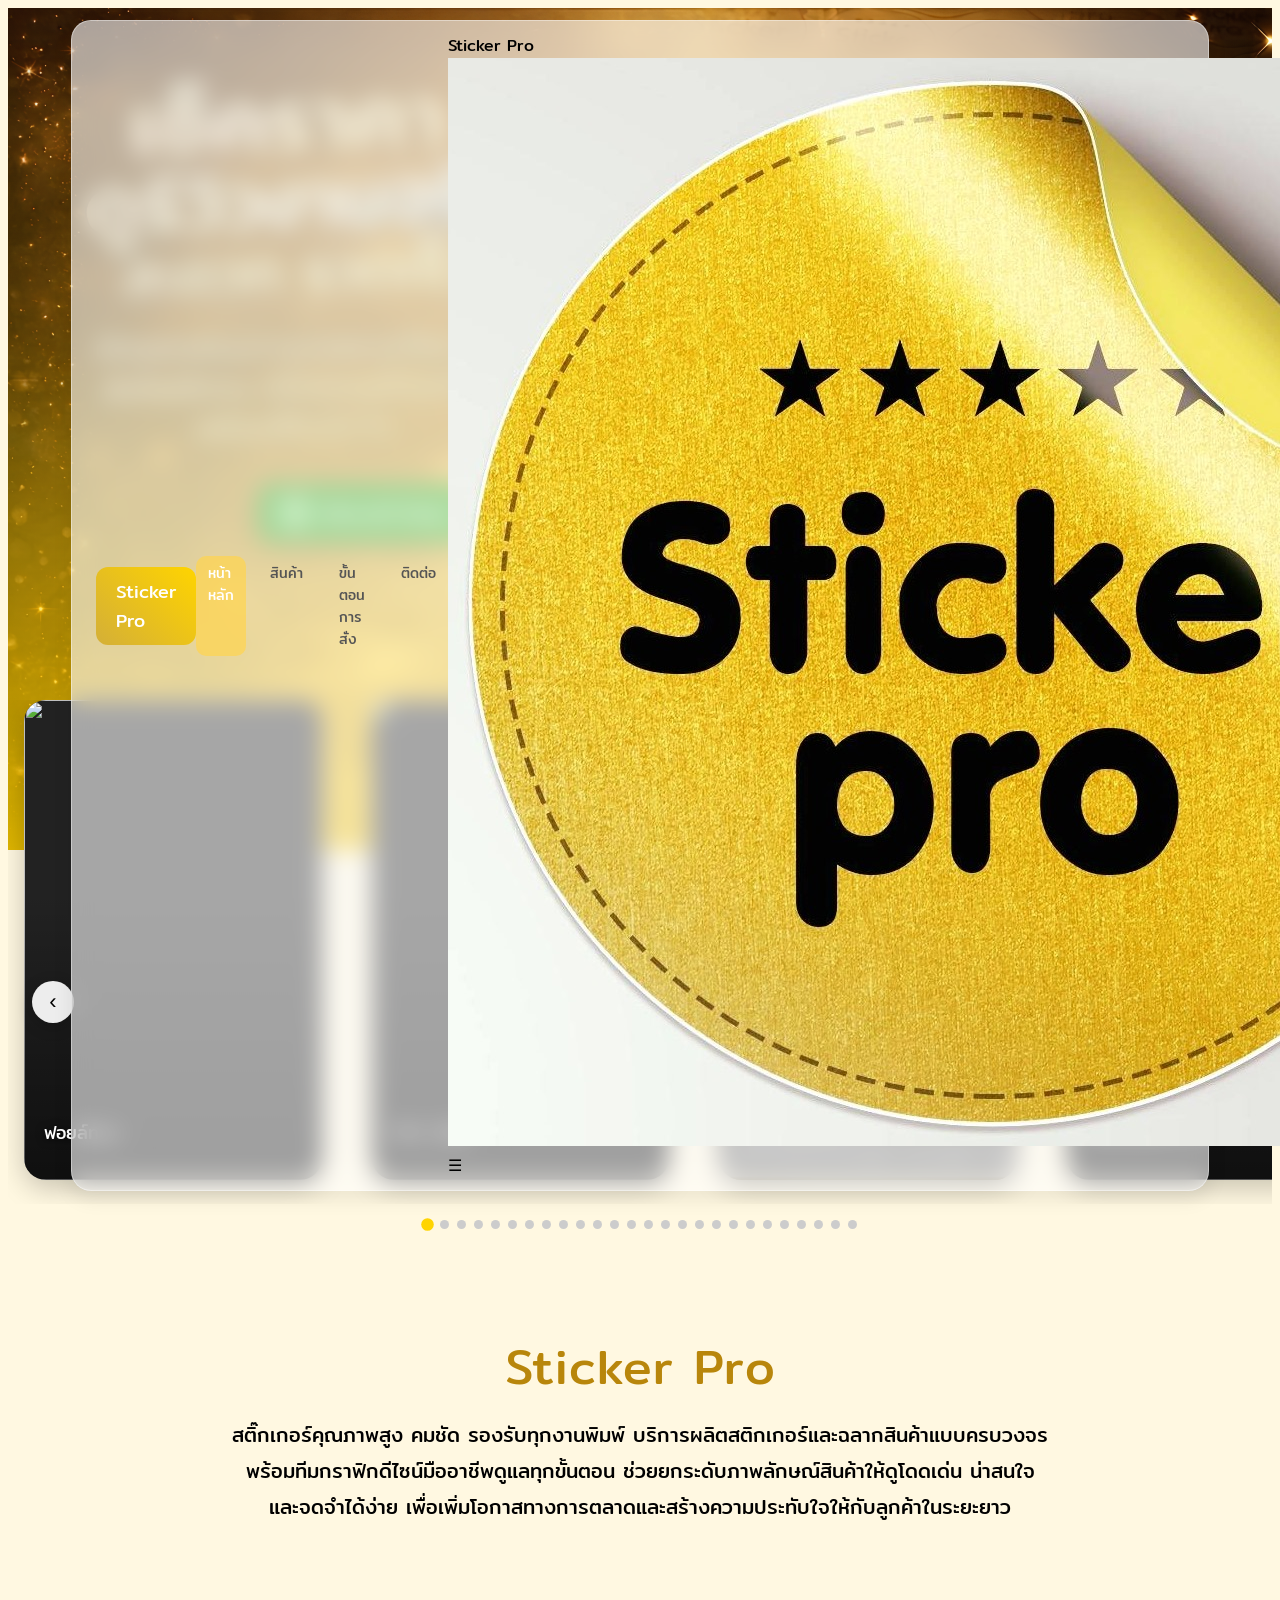
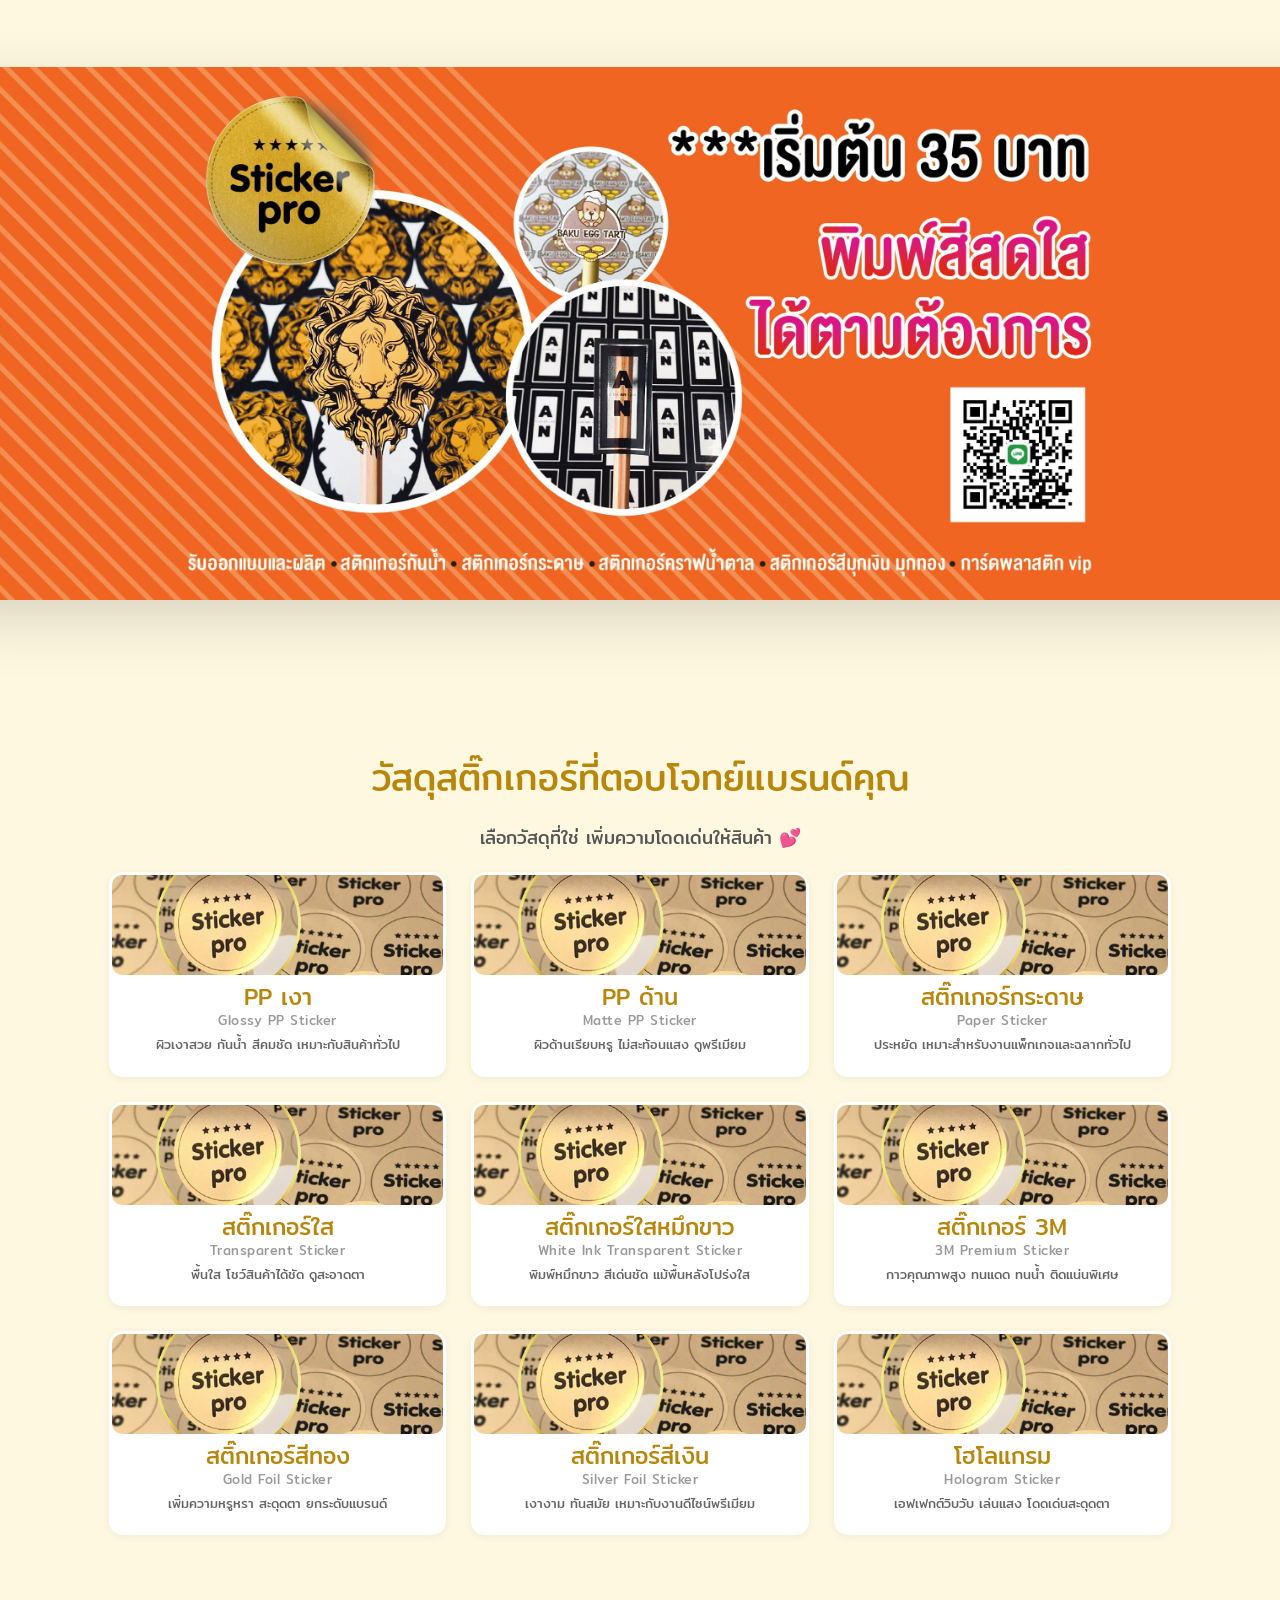
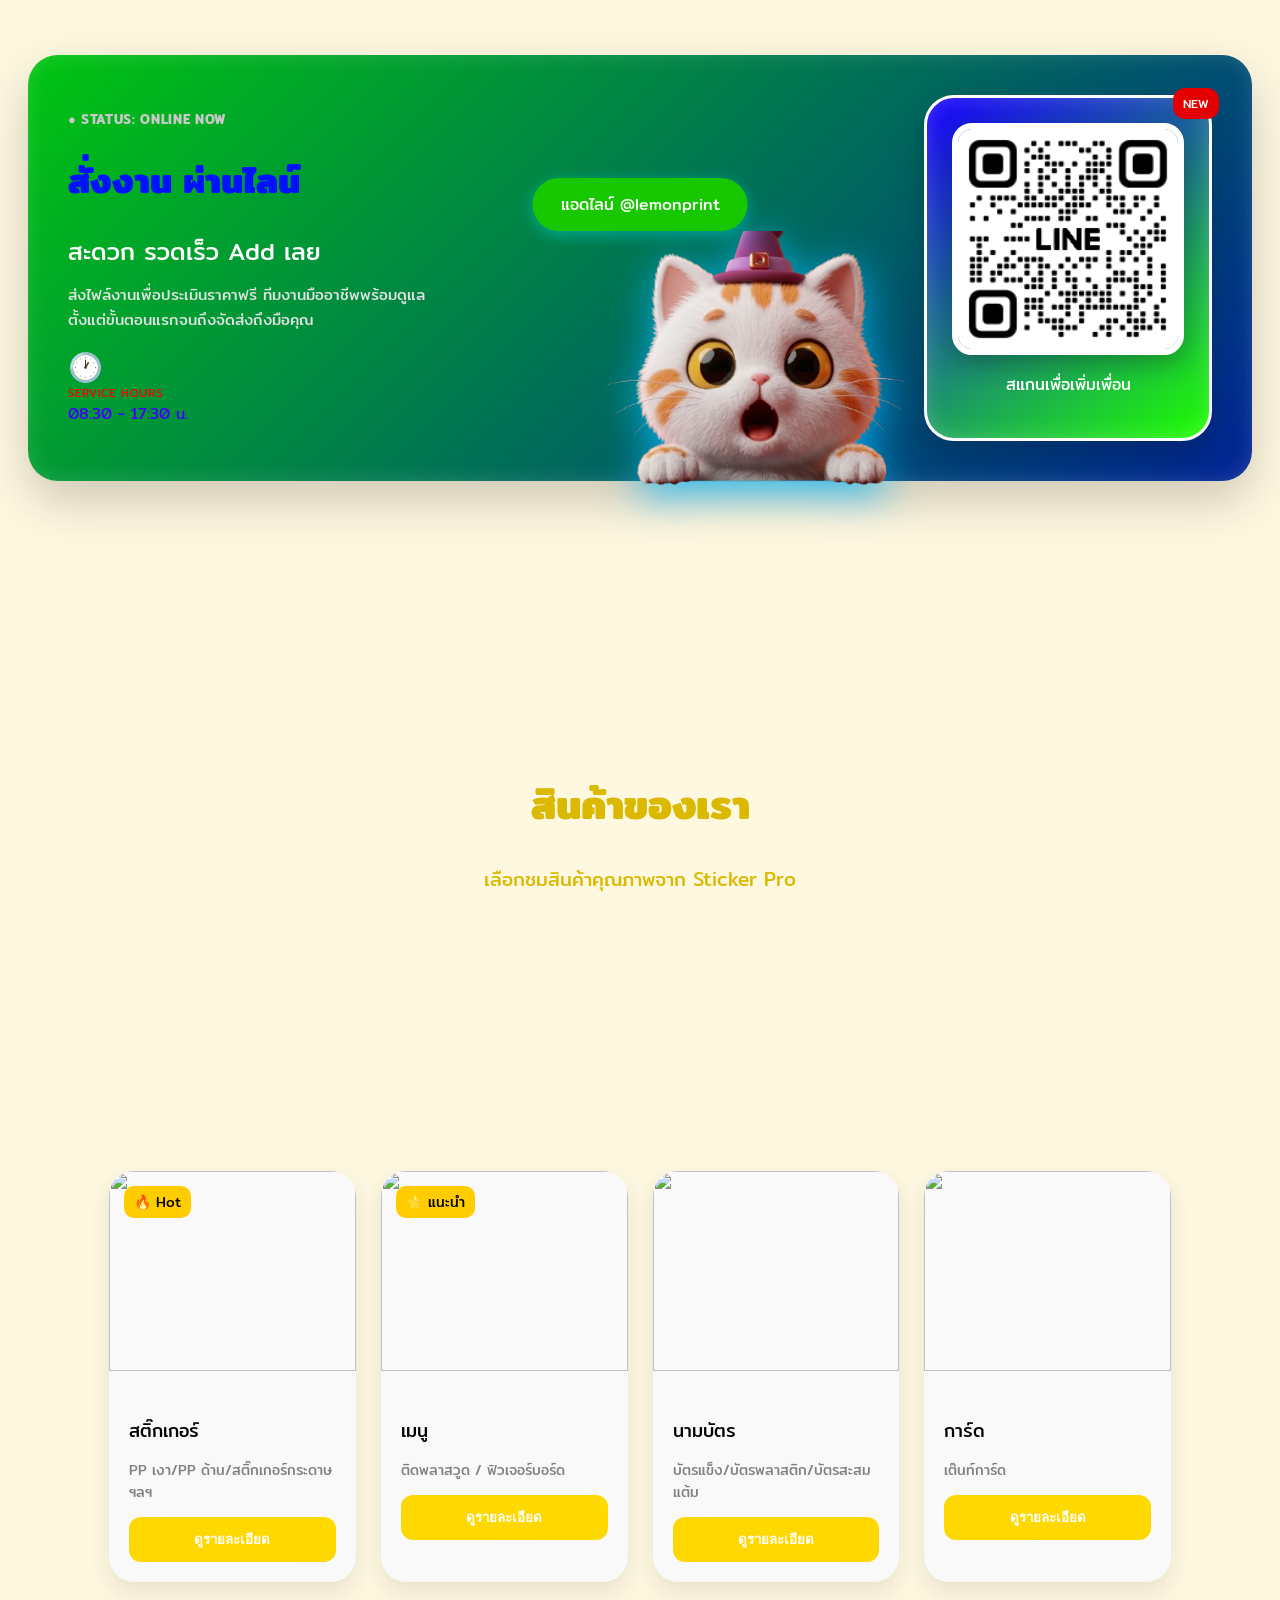
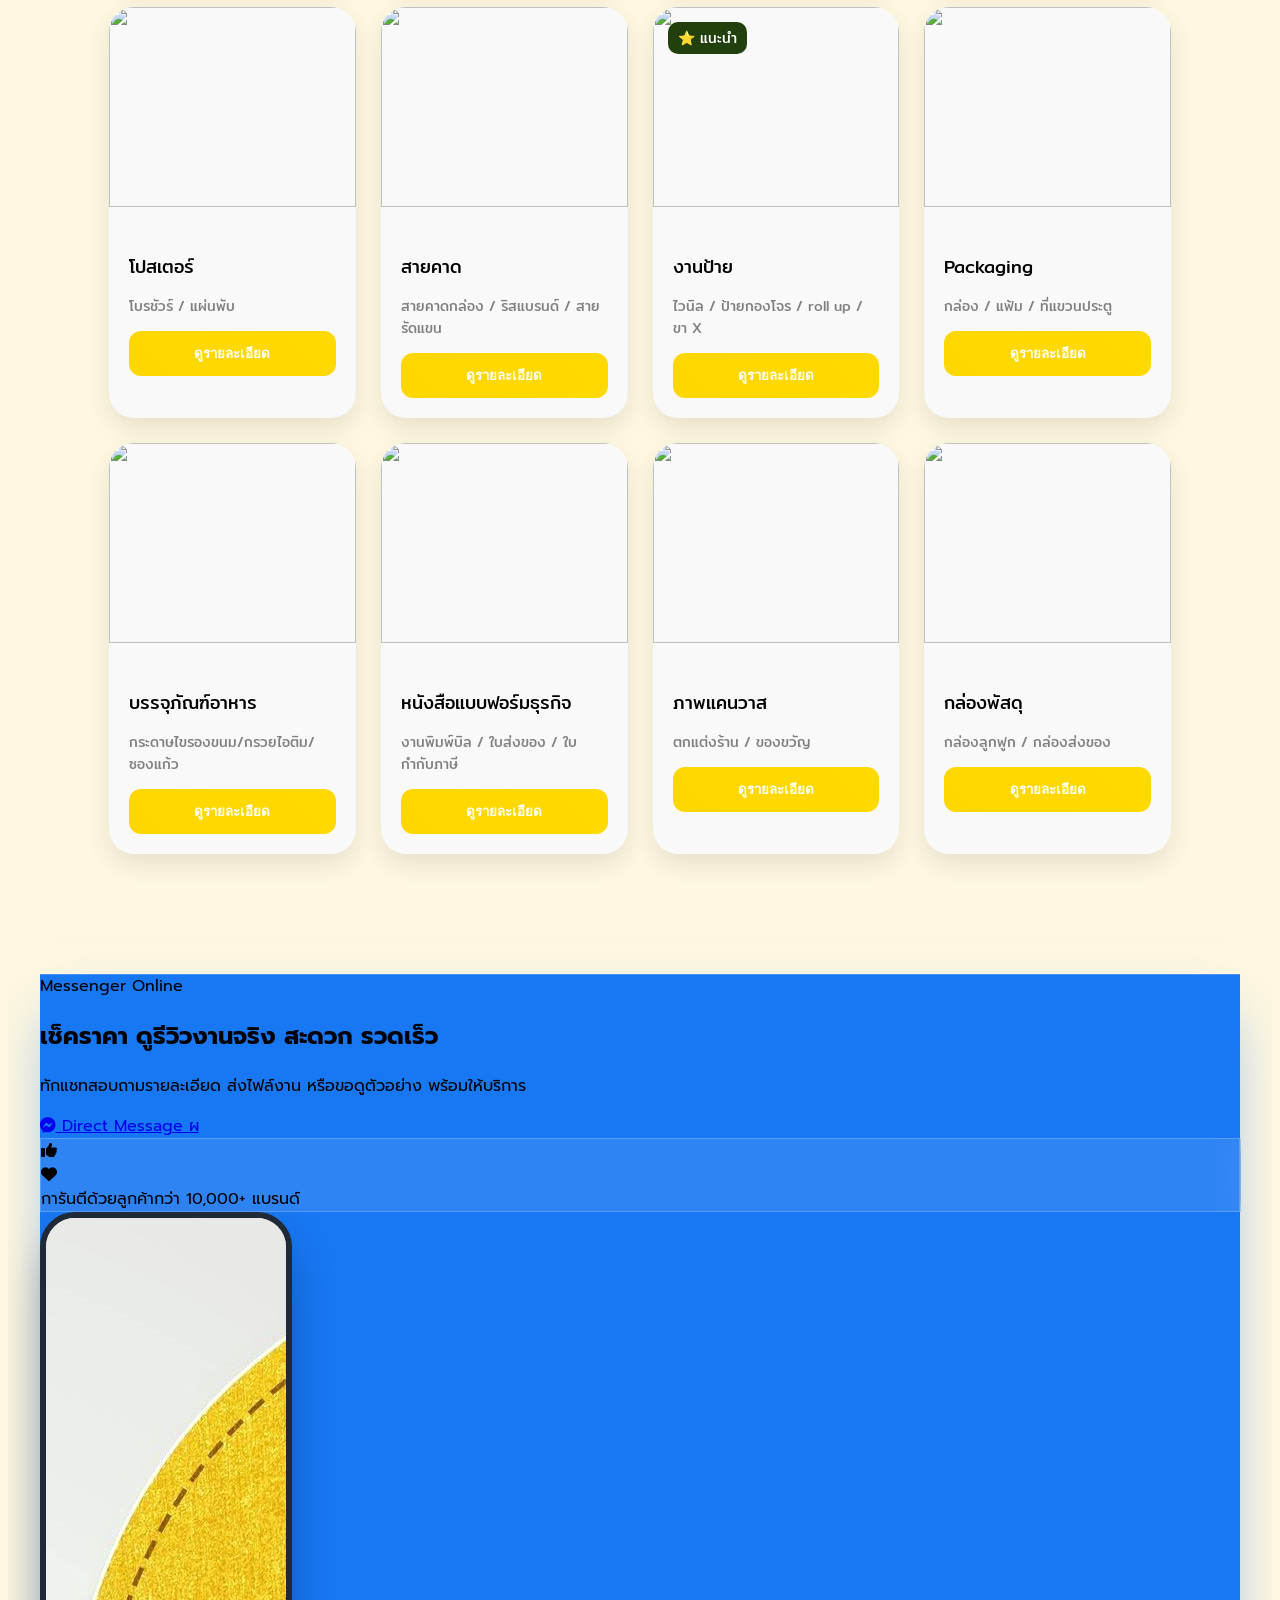
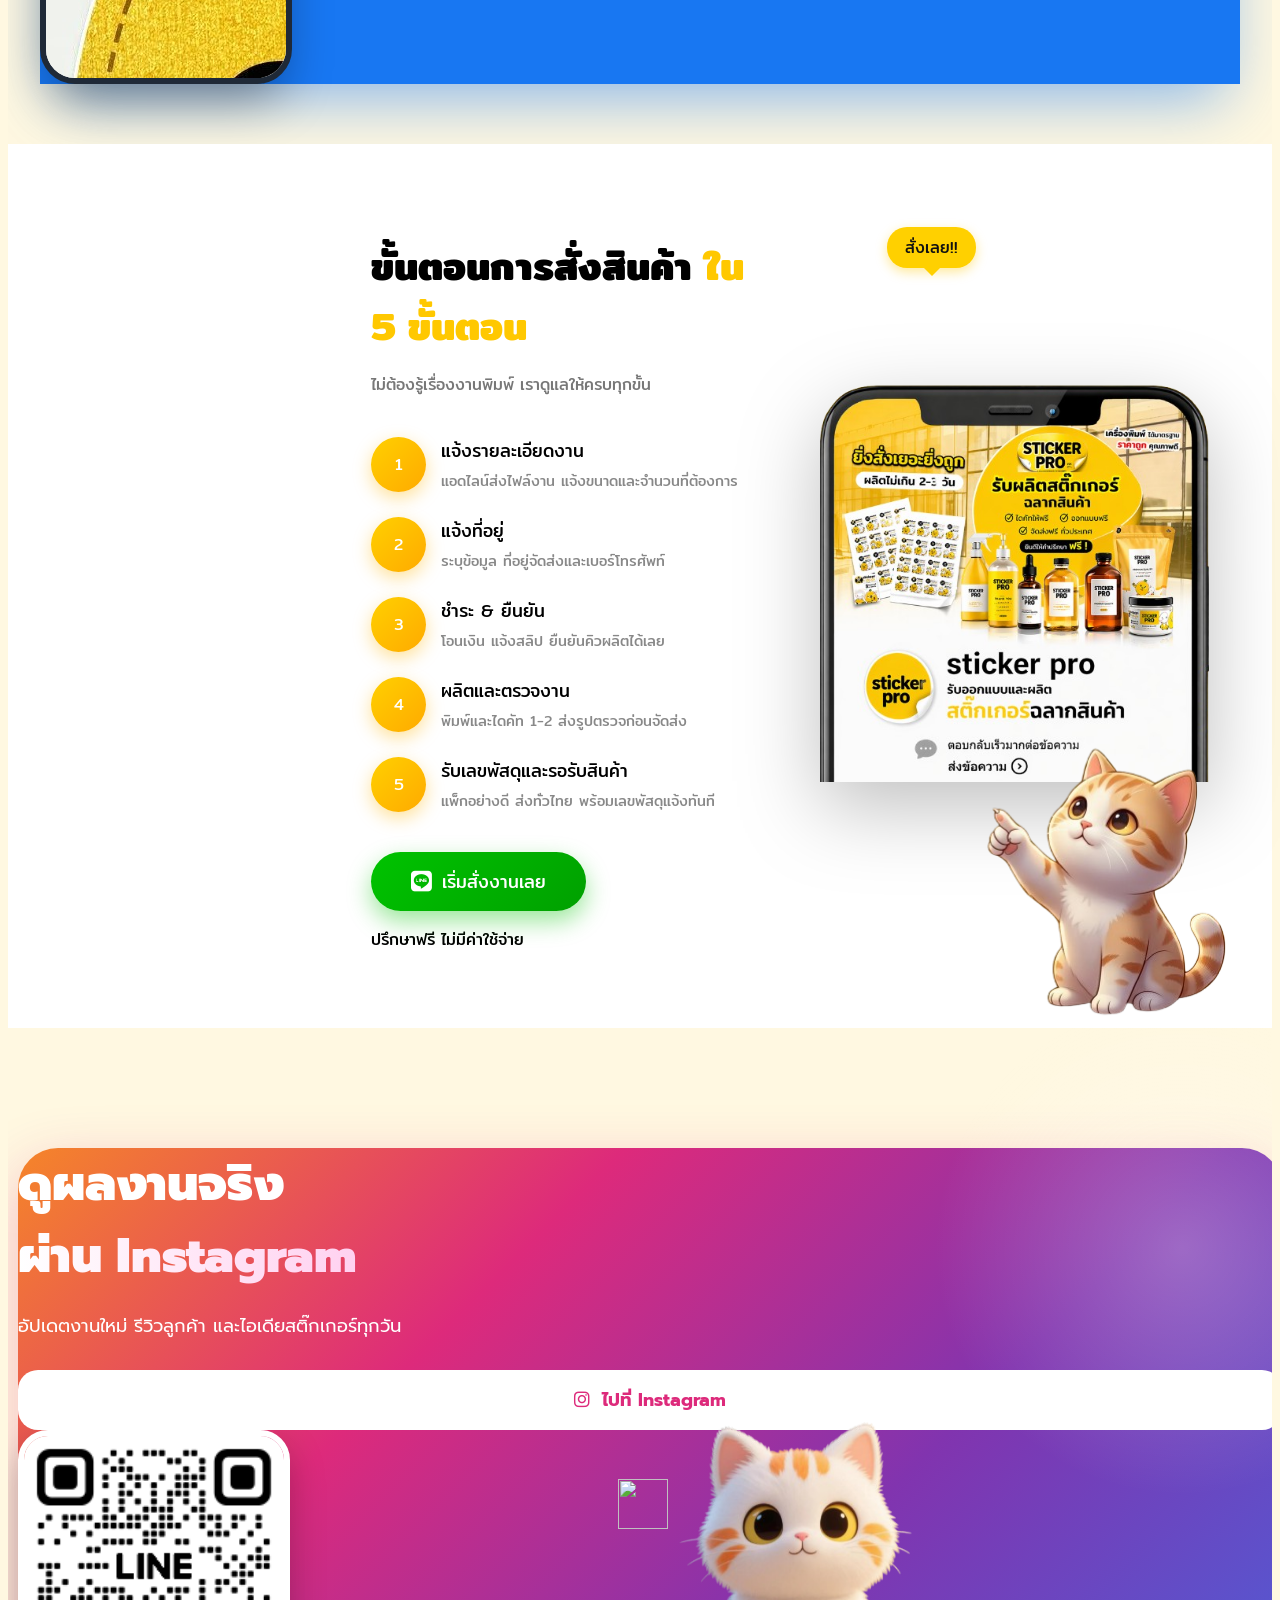
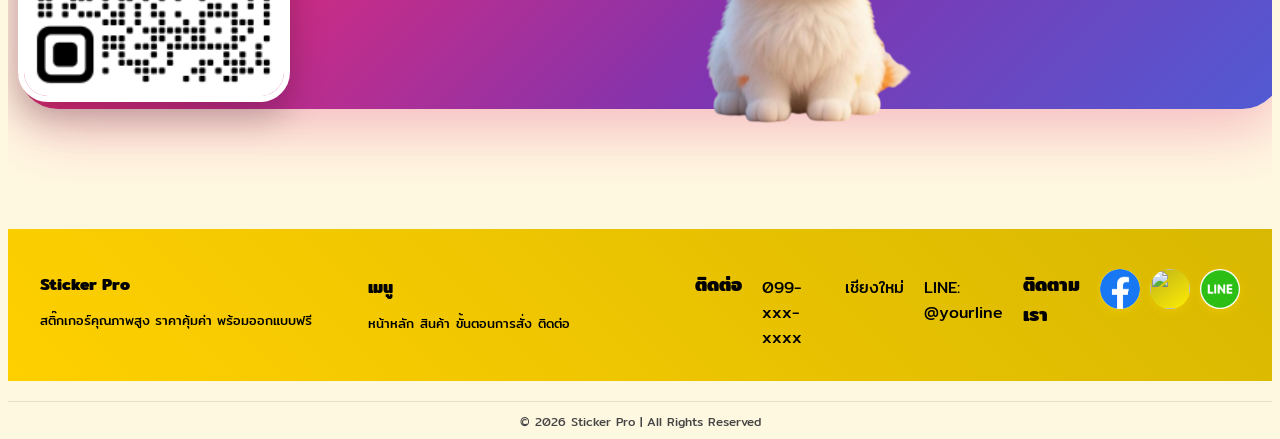
==== commit e0e7a114: "Update index.html" ====
--- a/index.html
+++ b/index.html
@@ -32,15 +32,24 @@
 </head>
 
 <body>
-
-<!-- ===== NAVBAR ===== -->
 <div class="navbar">
-  <div class="logo">Sticker Pro</div>
-  <div class="nav-links">
+  <!-- ซ้าย (PC ใช้) -->
+  <div class="logo logo-left">Sticker Pro</div>
+
+  <div class="nav-links" id="navLinks">
     <a href="#hero" class="active">หน้าหลัก</a>
     <a href="#product">สินค้า</a>
-<a href="#order-steps">ขั้นตอนการสั่ง</a>
+    <a href="#order-steps">ขั้นตอนการสั่ง</a>
     <a href="#footer">ติดต่อ</a>
+  </div>
+
+  <!-- ขวา -->
+  <div class="nav-right">
+    <!-- โลโก้สำหรับมือถือ -->
+    <div class="logo-mobile">Sticker Pro</div>
+
+    <img src="pro01.jpg" class="logo-img" alt="logo">
+    <div class="hamburger" onclick="toggleMenu()">☰</div>
   </div>
 </div>
 <section class="hero" id="hero">
@@ -464,4 +473,4 @@
 
 <script src="main.js"></script>
 </body>
-</html>+</html>
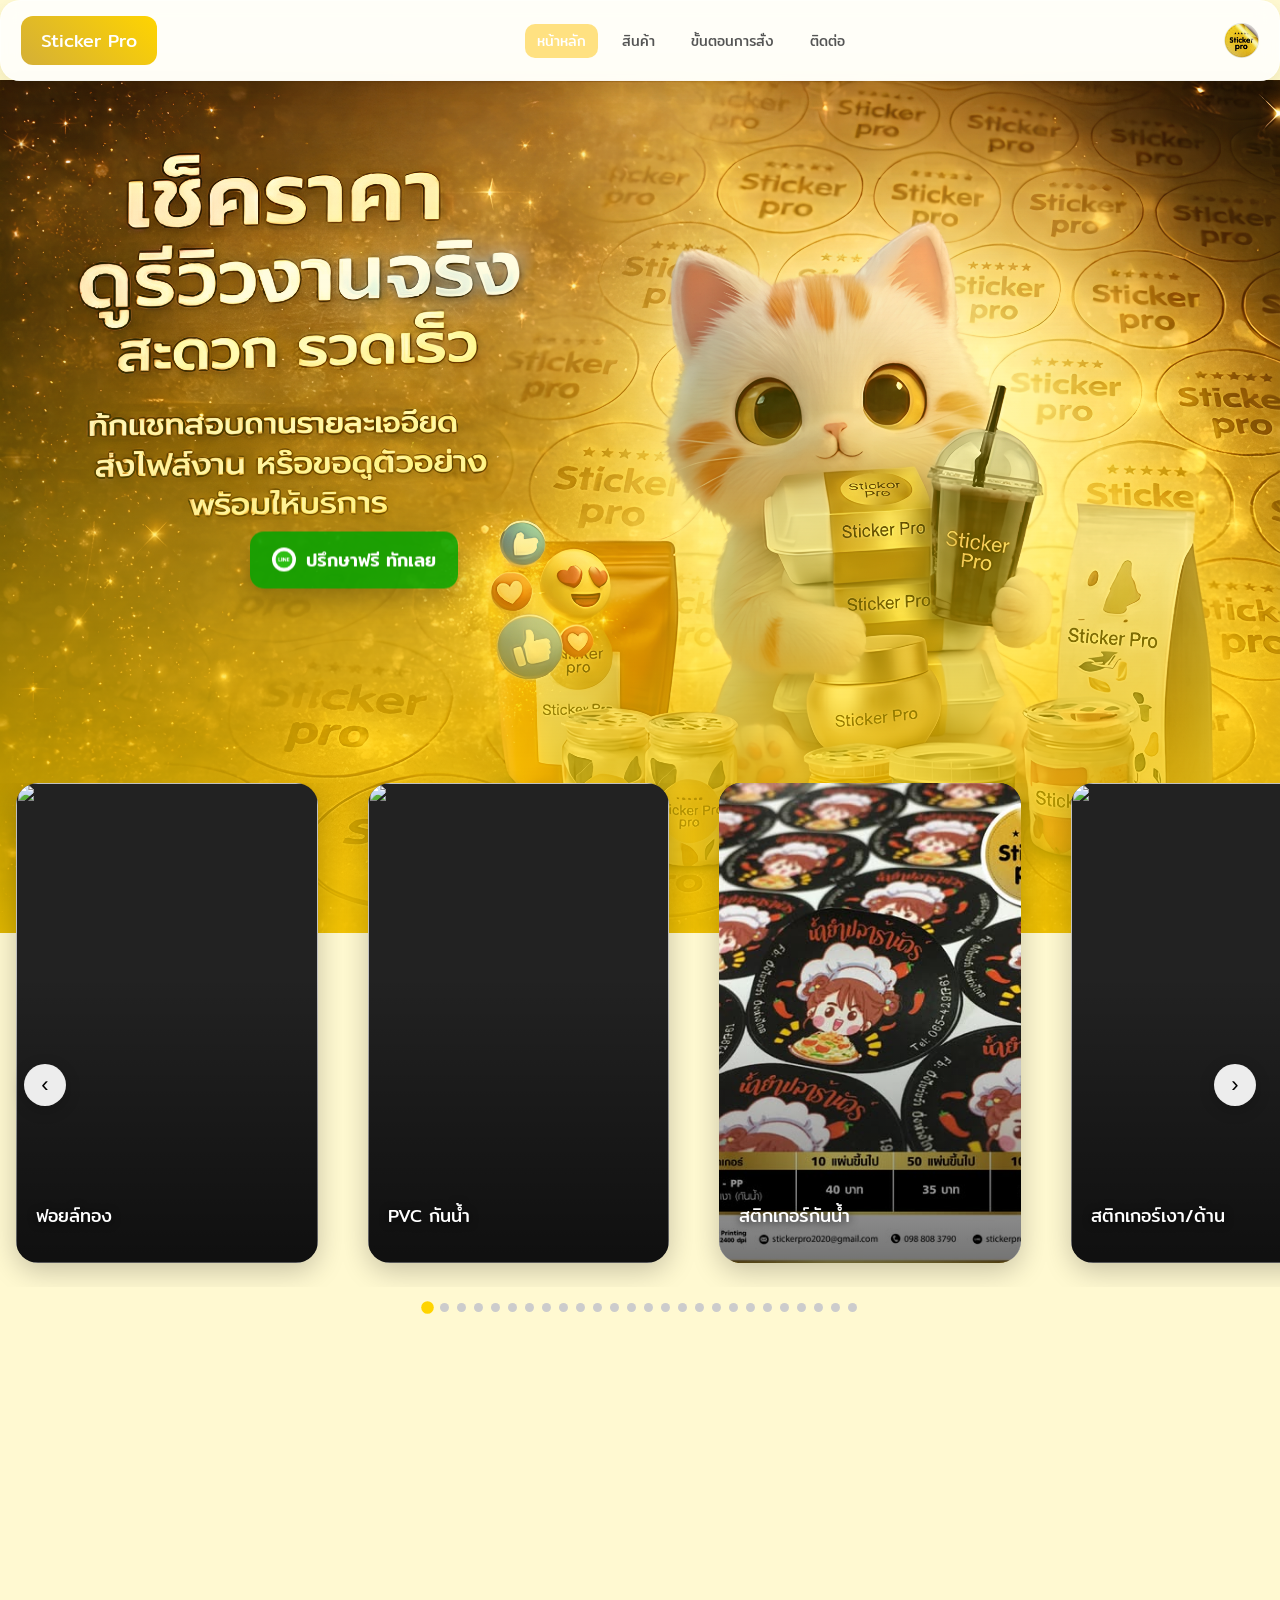
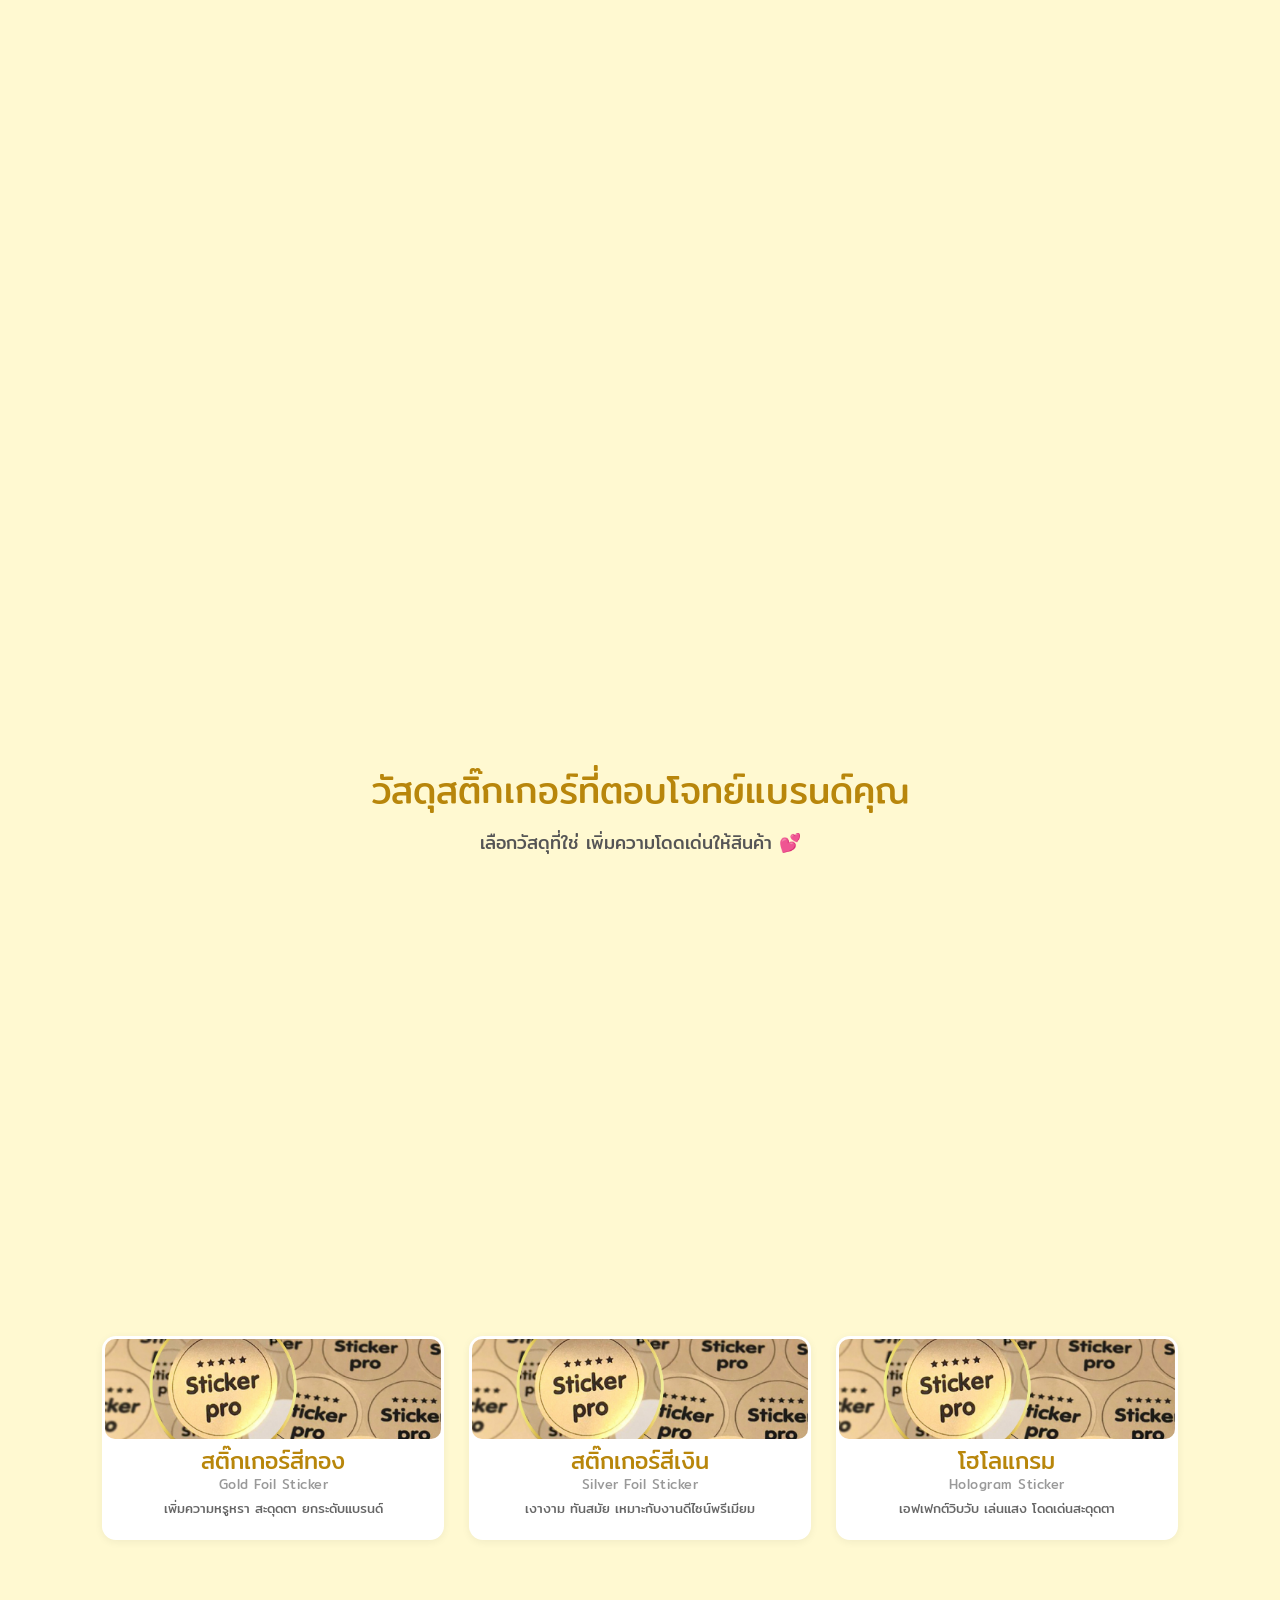
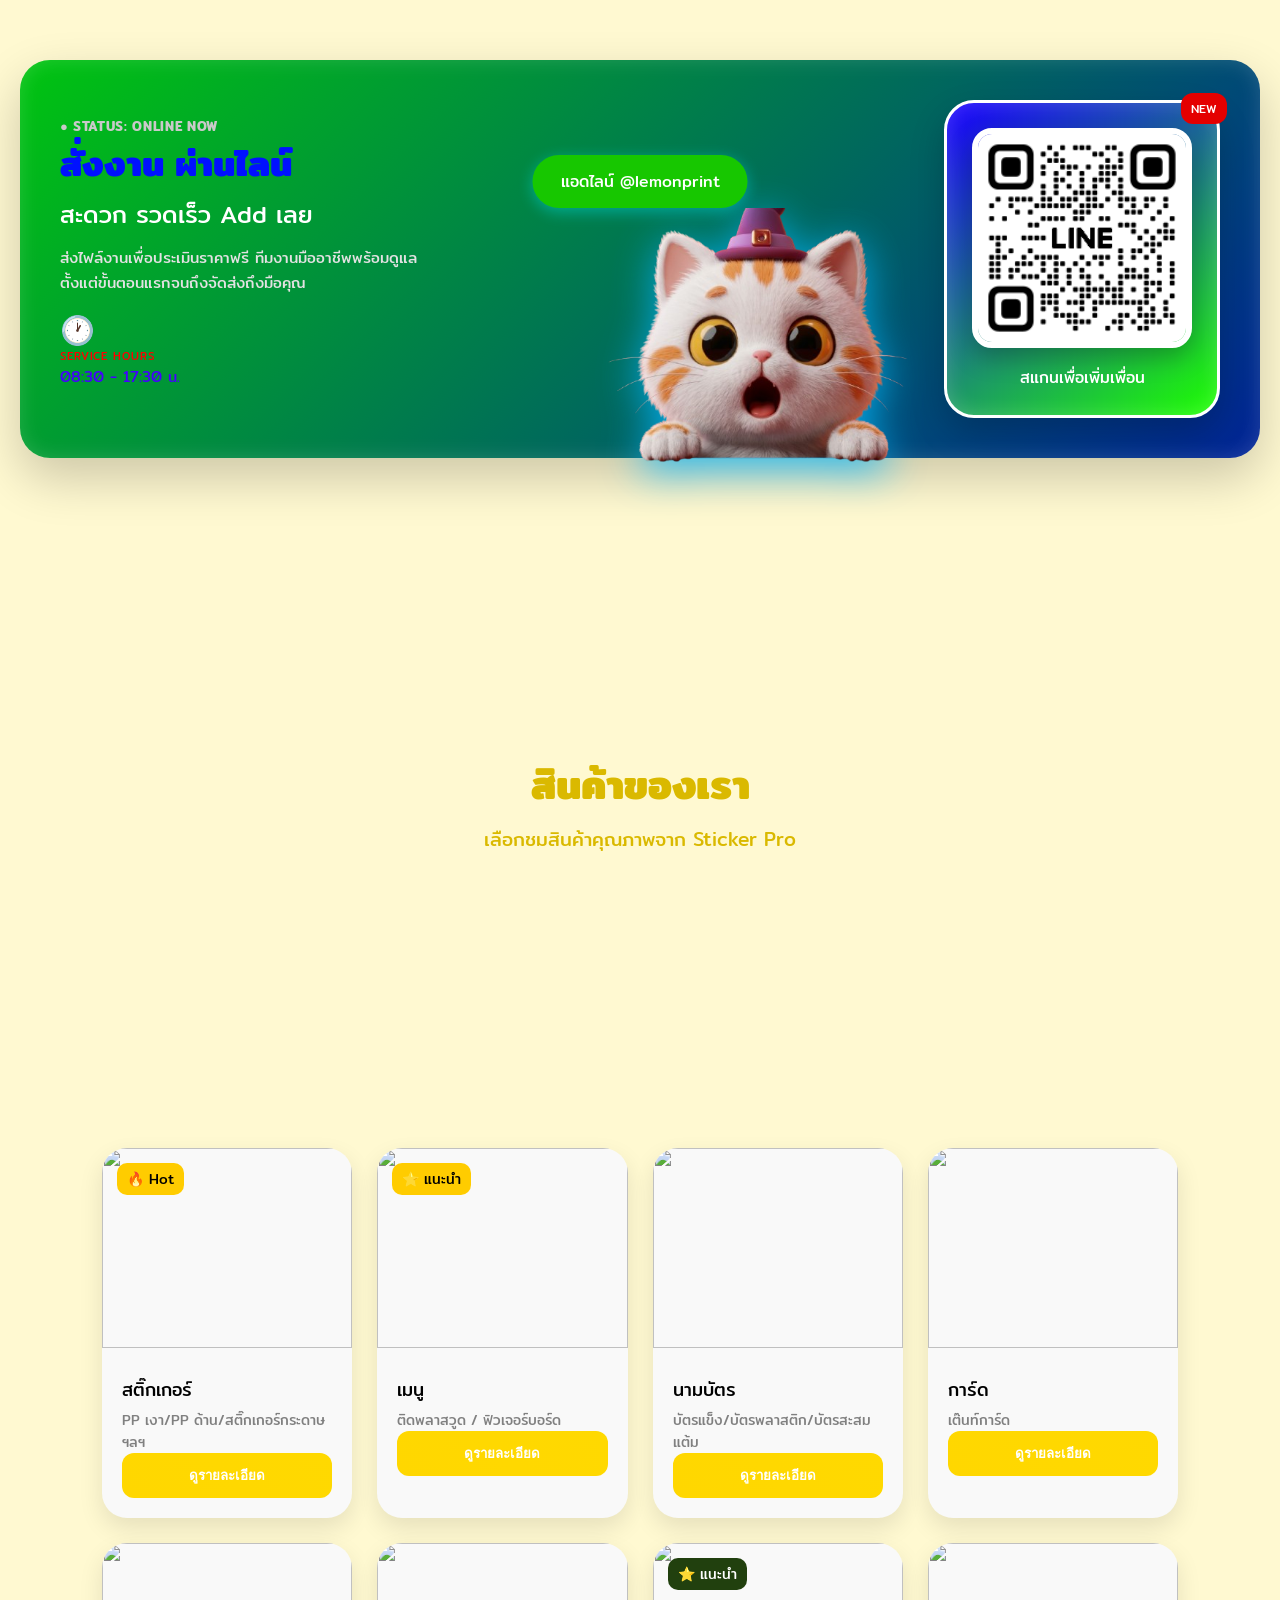
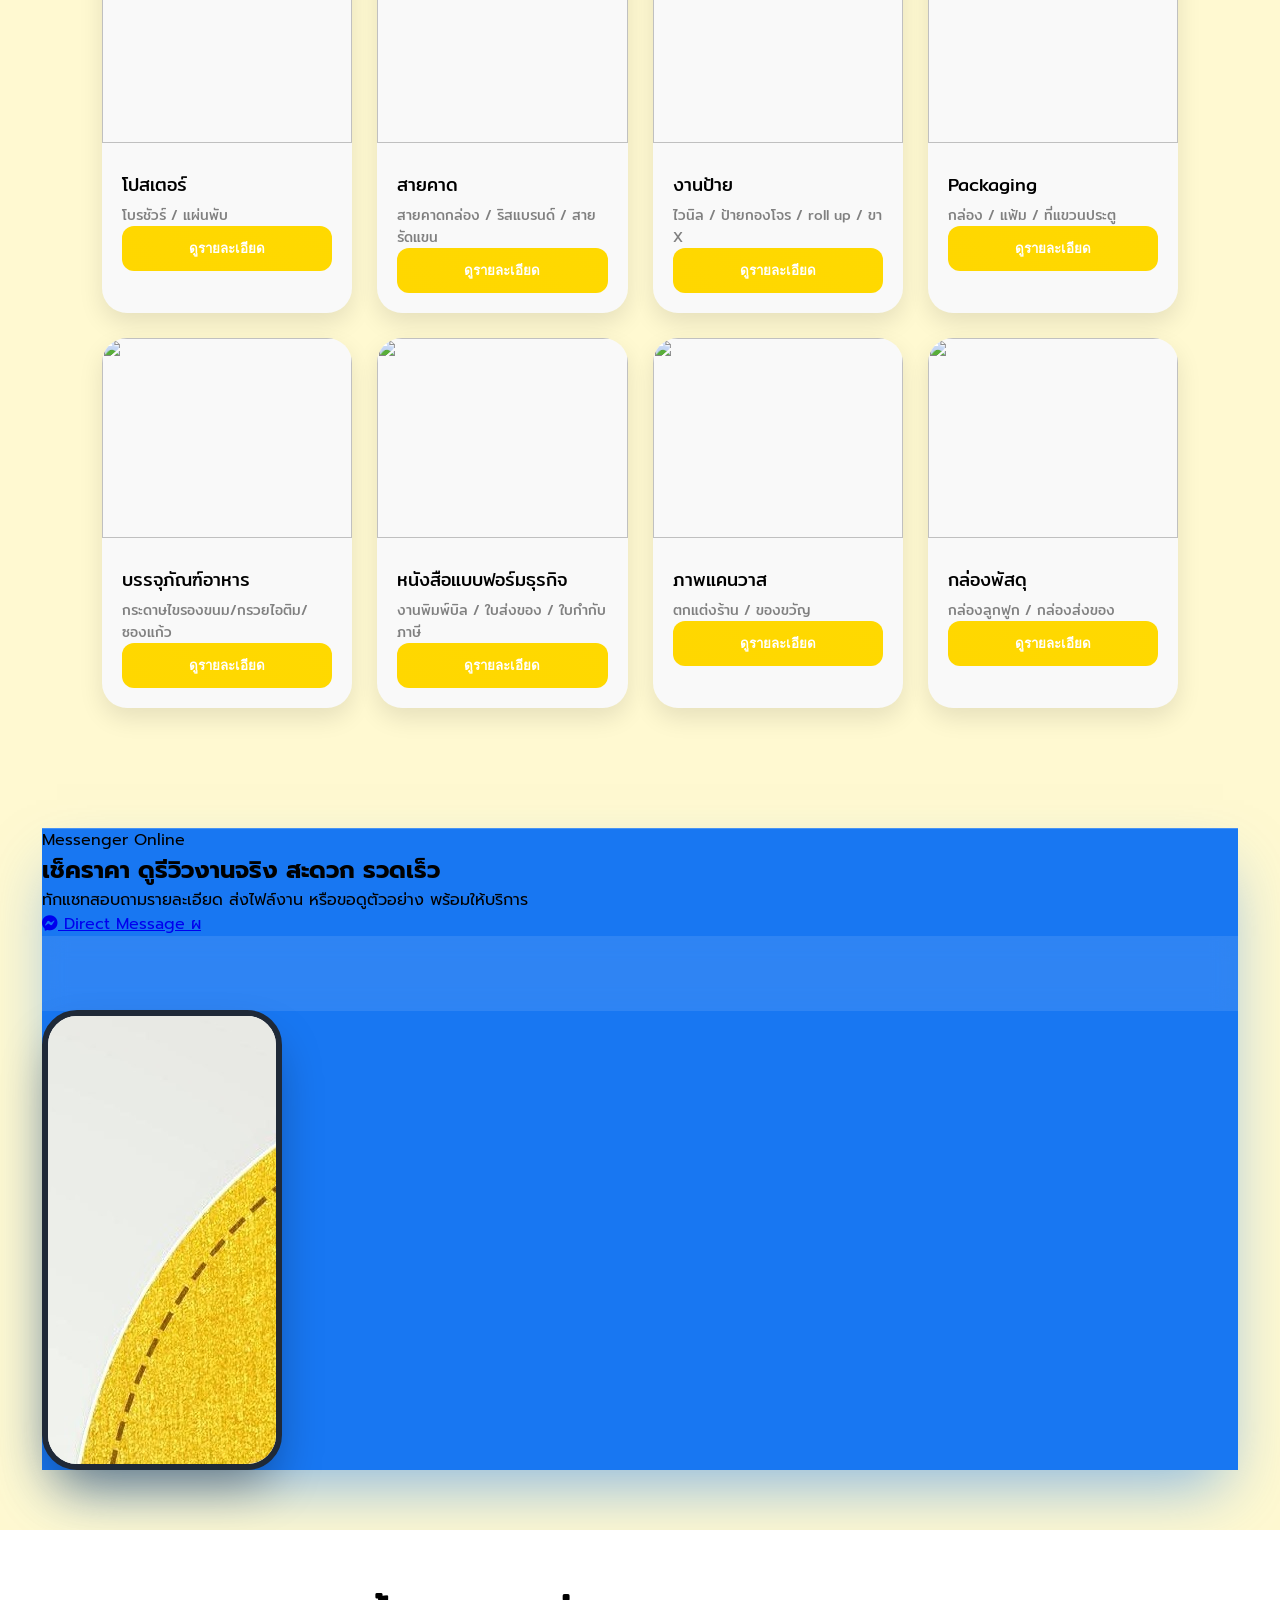
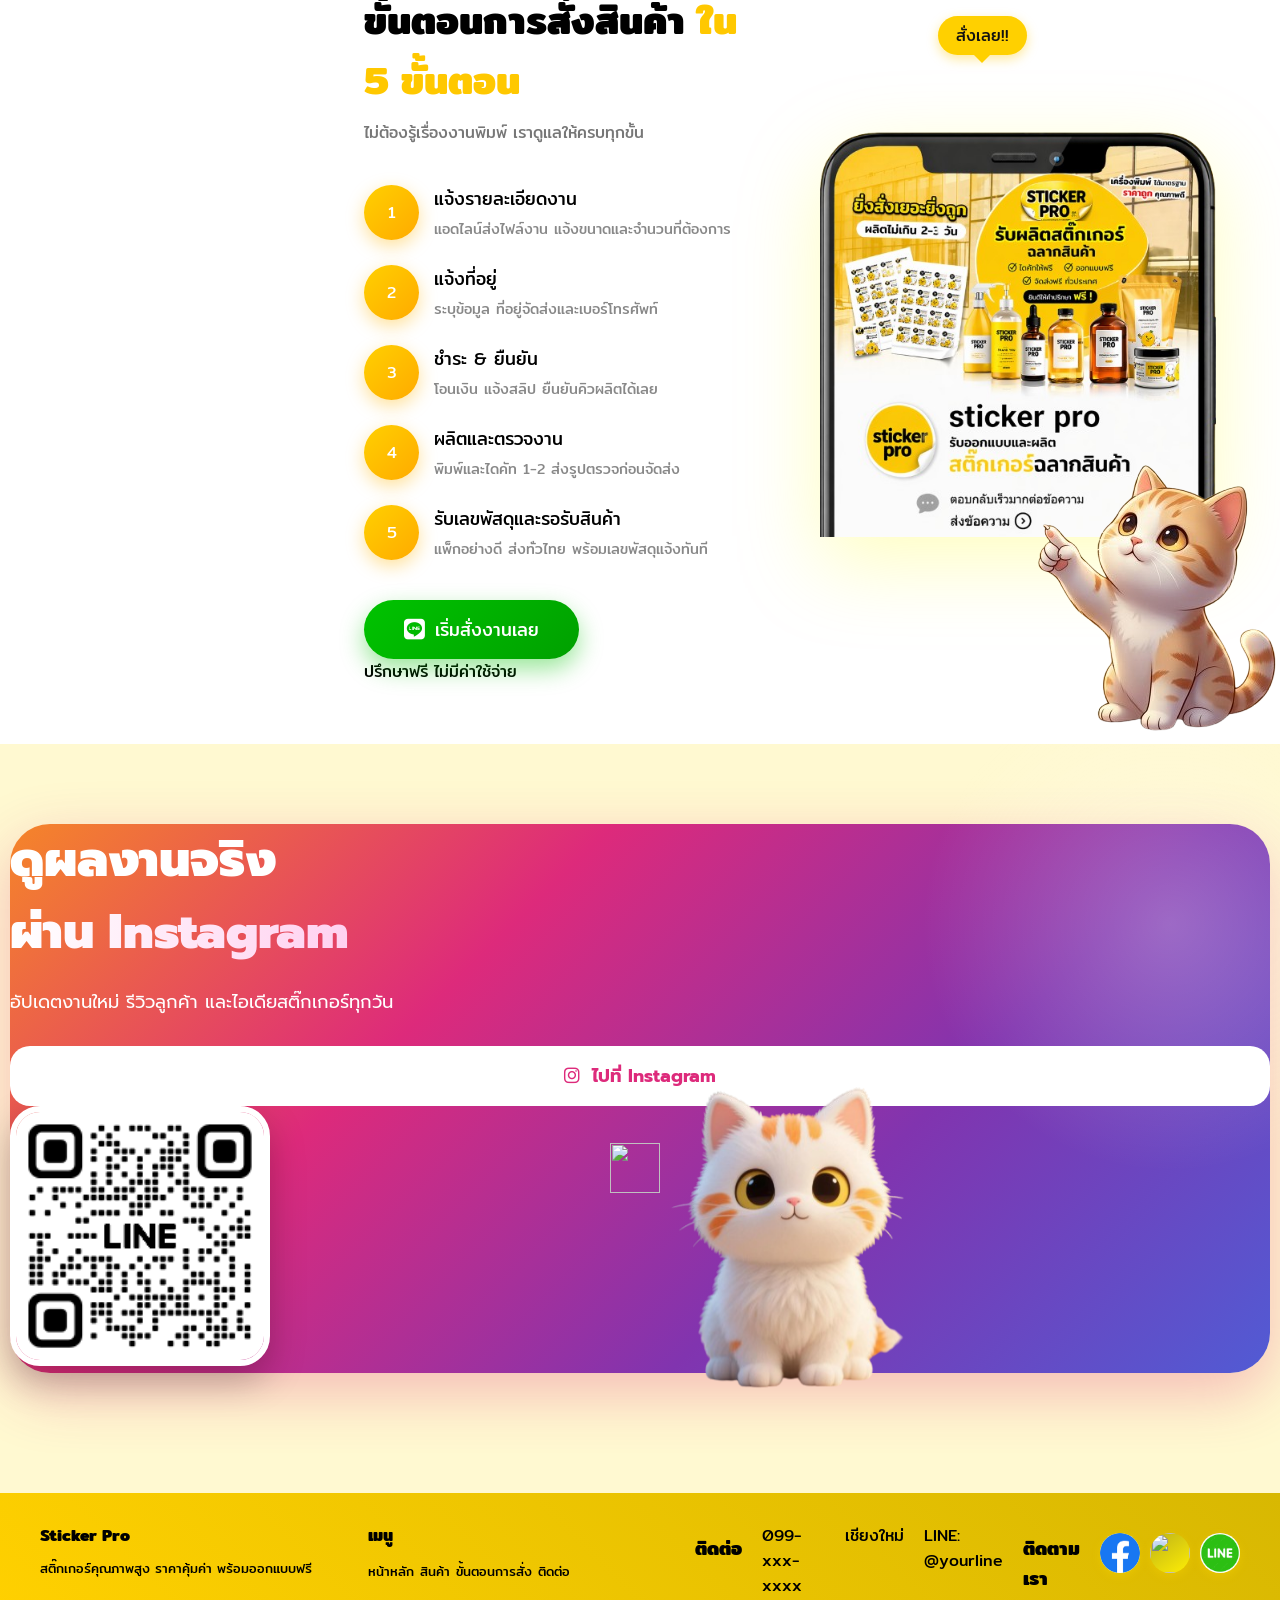
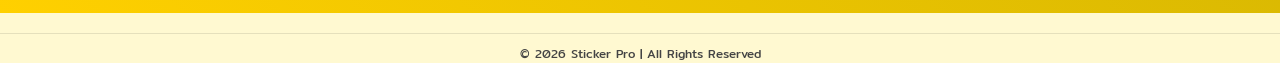
==== commit 7b4b1563: "Add files via upload" ====
--- a/index.html
+++ b/index.html
@@ -473,4 +473,4 @@
 
 <script src="main.js"></script>
 </body>
-</html>
+</html>
--- a/style.css
+++ b/style.css
@@ -10,7 +10,80 @@
   background: #fff8e1;
   overflow-x: hidden;
 }
-
+.navbar {
+  display: flex;
+  justify-content: space-between;
+  align-items: center;
+}
+
+/* กลุ่มขวา */
+.nav-right {
+  display: flex;
+  align-items: center;
+  gap: 10px;
+}
+
+/* รูปโลโก้ */
+.logo-img {
+  width: 35px;
+  height: 35px;
+  object-fit: cover;
+  border-radius: 50%; /* กลมๆ น่ารัก */
+}
+
+/* hamburger */
+.hamburger {
+  display: none;
+  font-size: 24px;
+  cursor: pointer;
+}
+
+/* 📱 มือถือ */
+@media (max-width: 768px) {
+  .hamburger {
+    display: block;
+  }
+
+  .nav-links {
+    display: none;
+  }
+}
+/* ซ่อนของมือถือก่อน */
+.logo-mobile {
+  display: none;
+}
+
+/* 📱 มือถือ */
+@media (max-width: 768px) {
+
+  /* ซ่อนโลโก้ซ้าย */
+  .logo-left {
+    display: none;
+  }
+
+  /* แสดงคำด้านขวา */
+  .logo-mobile {
+    display: block;
+    font-size: 18px;
+    font-weight: bold;
+    color: #a08800; /* ชมพูน่ารัก */
+  }
+
+  .nav-links {
+    display: none;
+  }
+
+  .hamburger {
+    display: block;
+  }
+
+  .nav-right {
+    display: flex;
+    align-items: center;
+    gap: 10px;
+    margin-left: auto; /* ดันไปขวาสุด */
+  }
+}
 /* ================================================
    NAVBAR
    ================================================ */
@@ -816,7 +889,7 @@
   border-radius: 50%;
   background: linear-gradient(135deg, #ffd000, #ffaa00);
   color: #fff;
-  font-weight: 400;
+  font-weight: -1400;
   display: flex;
   align-items: center;
   justify-content: center;
@@ -836,7 +909,7 @@
   padding: 16px 40px;
   border-radius: 999px;
   font-size: 1.1rem;
-  font-weight: 400;
+  font-weight: 1400;
   text-decoration: none;
   box-shadow: 0 10px 25px rgba(0,195,0,0.4);
   position: relative;
@@ -863,13 +936,13 @@
 .steps-phone {
   width: 550px;
   max-width: 100%;
-  filter: drop-shadow(0 25px 40px rgba(0,0,0,0.25));
+  filter: drop-shadow(0 25px 40px rgba(255, 251, 0, 0.25));
 }
 
 /* แมว steps */
 .steps-cat-wrap {
   position: absolute;
-  right: 40px;
+  right: -2px;
   bottom: 0;
   text-align: center;
   display: flex;
@@ -877,22 +950,26 @@
   align-items: center;
   z-index: 2;
 }
-
+steps-cat-bubble
 .steps-cat { height: 500px; object-fit: contain; pointer-events: none; }
 
 .steps-cat-bubble {
   background: #ffd000;
   color: #111;
-  padding: 8px 18px;
+  padding: 7px 18px;
   border-radius: 20px;
   font-weight: 400;
-  margin-bottom: 10px;
+  margin-bottom: -60px;
   white-space: nowrap;
   box-shadow: 0 4px 12px rgba(255,200,0,0.4);
   animation: bubbleBounce 1.5s ease-in-out infinite;
   transform: translate(-50px, -250px);
 }
-
+@media (max-width: 768px) {
+  .steps-cat-bubble {
+    margin-bottom: -10px; /* ปรับใหม่ตามที่สวย */
+  }
+}
 .steps-cat-bubble::after {
   content: '';
   position: absolute;
@@ -926,7 +1003,7 @@
   margin: 0 auto;
   padding: 20px 10px;
   position: relative;
-  z-index: 10;
+  z-index: 0;
 }
 
 .ig-card {
@@ -1911,9 +1988,93 @@
 
 }
 
-
-
-
-
-
-
+* {
+  margin: 0;
+  padding: 0;
+  box-sizing: border-box;
+}
+
+html, body {
+  margin: 0;
+  padding: 0;
+  overflow-x: hidden;
+}
+
+
+
+/* navbar พื้นฐาน */
+.navbar {
+  display: flex;
+  justify-content: space-between;
+  align-items: center;
+  padding: 15px 20px;
+  position: relative;
+}
+
+/* hamburger */
+.hamburger {
+  display: none;
+  font-size: 26px;
+  cursor: pointer;
+}
+
+/* 📱 มือถือ */
+@media (max-width: 768px) {
+  .nav-links {
+    display: none;
+    flex-direction: column;
+    position: absolute;
+    top: 60px;
+    right: 20px;
+    background: #fff6c4;
+    padding: 15px;
+    border-radius: 15px;
+    box-shadow: 0 4px 10px rgba(0,0,0,0.1);
+    z-index: 1000;
+  }
+
+  .nav-links a {
+    margin: 10px 0;
+    display: block;
+  }
+
+  .nav-links.active {
+    display: flex;
+  }
+
+  .hamburger {
+    display: block;
+  }
+}
+.navbar {
+  background: rgba(255, 255, 255, 0.85); /* ขาวขุ่น */
+  backdrop-filter: blur(10px); /* เบลอสวยๆ */
+  -webkit-backdrop-filter: blur(10px); /* รองรับ Safari */
+  border-radius: 20px;
+}
+body {
+  margin: 0;
+  padding: 0;
+}
+body {
+  background: hsl(52, 100%, 91%);
+}
+
+header, .header, .top-bar {
+  background: transparent;
+}
+.container, .wrapper, header {
+  background: transparent !important;
+}
+.hero {
+  margin-top: 0;
+  padding-top: 80px; /* ดันลง */
+}
+.navbar {
+  position: fixed;
+  top: 0;
+  width: 100%;
+}
+body {
+  padding-top: -80px;
+}
